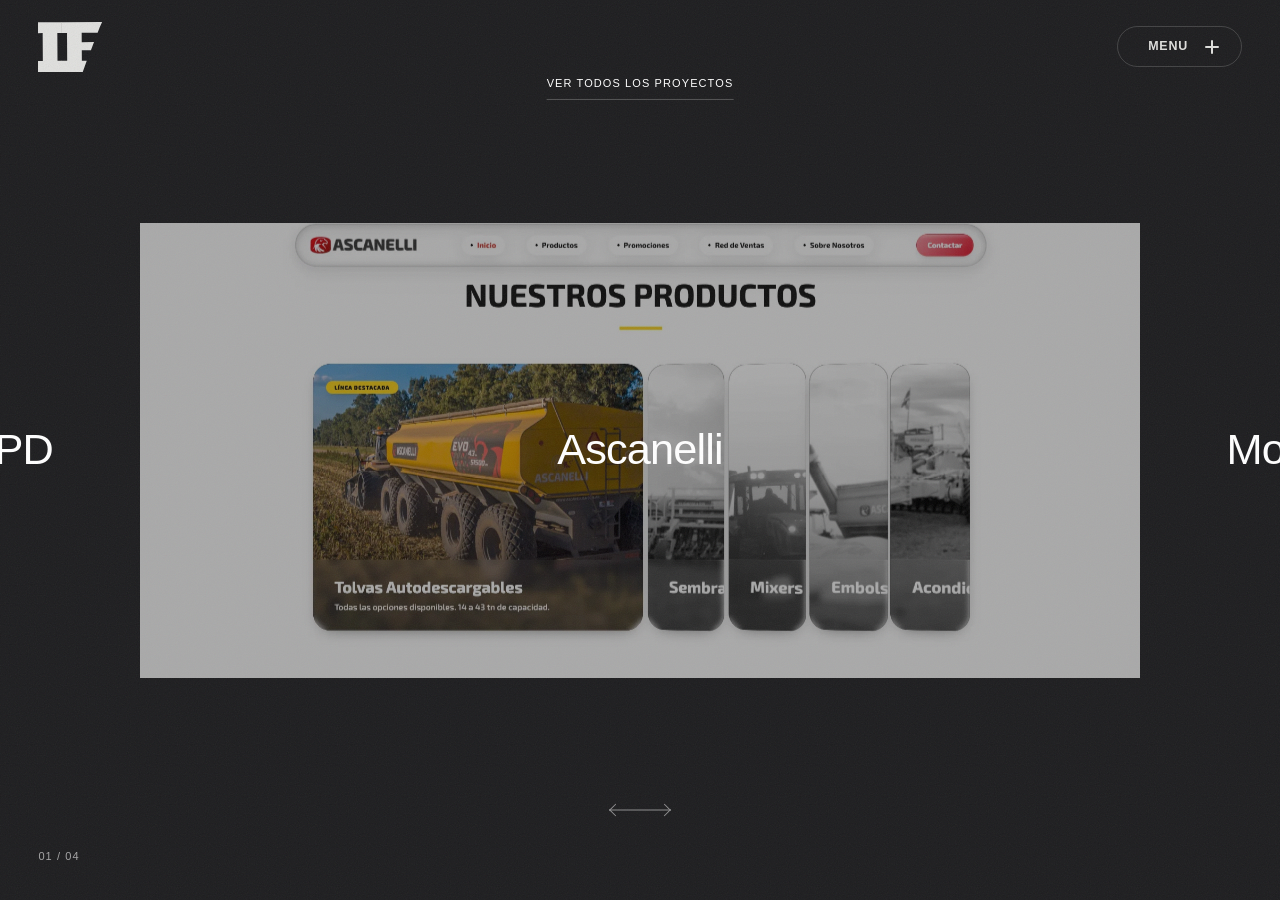
==== trabajo.html @ fc0af318 "Task-014: Add: nuevo preloader con logo y transición entre páginas" ====
<!DOCTYPE html>
<html lang="es">
<head>
    <meta charset="UTF-8">
    <meta name="viewport" content="width=device-width, initial-scale=1.0">
    <meta name="description" content="Trabajo seleccionado de Ivo Ferrer: sitios web a medida para marcas y empresas.">
    <title>Trabajo seleccionado · Ivo Ferrer</title>
    <link rel="icon" type="image/svg+xml" href="assets/logos/logoivo.svg">
    <link rel="preload" href="assets/fonts/WorkSans-VariableFont_wght.ttf" as="font" type="font/ttf" crossorigin>
    <link rel="stylesheet" href="components/staggeredmenu/staggered-menu.css">
    <link rel="stylesheet" href="components/work-carousel/work-carousel.css">
    <link rel="stylesheet" href="components/work-views/work-views.css">
    <link rel="stylesheet" href="trabajo.css">
    <link rel="stylesheet" href="components/page-transition/page-transition.css">
    <script>
        // Si se llega navegando entre secciones (clic en un enlace o botón atrás/adelante),
        // la página nace tapada y no corre el preloader completo (ver components/page-transition)
        try {
            var pt = sessionStorage.getItem("ivo:pt");
            var nav = performance.getEntriesByType("navigation")[0];
            if ((pt && Date.now() - Number(pt) < 10000) || (nav && nav.type === "back_forward")) {
                document.documentElement.classList.add("pt-arriving");
                // Red de seguridad: si PageTransition.js no carga, no se deja la página tapada
                setTimeout(function () { document.documentElement.classList.remove("pt-arriving"); }, 6000);
            }
        } catch (e) {}
    </script>
    <script src="https://cdnjs.cloudflare.com/ajax/libs/gsap/3.12.2/gsap.min.js" defer></script>
    <script src="components/staggeredmenu/StaggeredMenu.js" defer></script>
    <script src="components/work-carousel/WorkCarousel.js" defer></script>
    <script src="components/work-views/WorkViews.js" defer></script>
    <script src="data/proyectos.js" defer></script>
    <script src="components/page-transition/PageTransition.js" defer></script>
    <script src="trabajo.js" defer></script>
</head>
<body class="work-page">
    <div class="page-transition" aria-hidden="true">
        <img class="page-transition__logo" src="assets/logos/logoivo.svg" alt="" draggable="false">
    </div>
    <a class="skip-link" href="#trabajo">Saltar al carrusel de proyectos</a>

    <header class="site-header">
        <a href="index.html" class="sm-logo">
            <img src="assets/logos/logoivo.svg" alt="Ivo Ferrer, ir al inicio" class="sm-logo-img">
        </a>

        <a class="work-close" href="#/" hidden>Cerrar proyecto</a>

        <button class="sm-toggle" type="button" aria-expanded="false" aria-controls="main-menu">
            <span class="sm-toggle-textWrap" aria-hidden="true">
                <span class="sm-toggle-textInner">
                    <span class="sm-toggle-line">Menu</span>
                    <span class="sm-toggle-line">Cerrar</span>
                    <span class="sm-toggle-line">Menu</span>
                    <span class="sm-toggle-line">Cerrar</span>
                </span>
            </span>
            <span class="sm-icon" aria-hidden="true">
                <span class="sm-icon-line" id="sm-plus-h"></span>
                <span class="sm-icon-line" id="sm-plus-v"></span>
            </span>
            <span class="visually-hidden">Menú</span>
        </button>
    </header>

    <div class="staggered-menu-wrapper" id="main-menu" inert>
        <div class="sm-prelayers" aria-hidden="true">
            <div class="sm-prelayer" style="background: #2a2a2a;"></div>
            <div class="sm-prelayer" style="background: #7628b6;"></div>
        </div>

        <nav class="staggered-menu-panel" aria-label="Principal">
            <div class="sm-panel-inner">
                <ul class="sm-panel-list" data-numbering="true">
                    <li class="sm-panel-itemWrap"><a class="sm-panel-item" href="index.html#inicio"><span class="sm-panel-itemLabel">Inicio</span></a></li>
                    <li class="sm-panel-itemWrap"><a class="sm-panel-item" href="index.html#servicios"><span class="sm-panel-itemLabel">Servicios</span></a></li>
                    <li class="sm-panel-itemWrap"><a class="sm-panel-item" href="trabajo.html" aria-current="page"><span class="sm-panel-itemLabel">Trabajo</span></a></li>
                    <li class="sm-panel-itemWrap"><a class="sm-panel-item" href="index.html#sobre-mi"><span class="sm-panel-itemLabel">Sobre mí</span></a></li>
                    <li class="sm-panel-itemWrap"><a class="sm-panel-item" href="index.html#contacto"><span class="sm-panel-itemLabel">Contacto</span></a></li>
                </ul>

                <p class="sm-socials-title" id="sm-socials-title">Socials</p>
                <ul class="sm-socials-list" aria-labelledby="sm-socials-title">
                    <li><a href="#" class="sm-socials-link">Instagram</a></li>
                    <li><a href="#" class="sm-socials-link">LinkedIn</a></li>
                    <li><a href="#" class="sm-socials-link">Twitter</a></li>
                    <li><a href="#" class="sm-socials-link">WhatsApp</a></li>
                </ul>
            </div>
        </nav>
    </div>

    <main id="trabajo" tabindex="-1">
        <h1 class="visually-hidden">Trabajo seleccionado</h1>

        <p class="work-all"><a href="#/proyectos">Ver todos los proyectos</a></p>

        <!-- El carrusel lo construye components/work-carousel/WorkCarousel.js a partir de data/proyectos.js -->
        <section class="work-carousel" id="work-carousel" aria-roledescription="carrusel" aria-label="Proyectos destacados">
            <noscript>
                <ul class="work-fallback">
                    <li><a href="#/proyecto/ascanelli">Ascanelli</a></li>
                    <li><a href="#/proyecto/montecitos">Montecitos</a></li>
                    <li><a href="#/proyecto/enterlab">Enterlab</a></li>
                    <li><a href="#/proyecto/cpd">CPD</a></li>
                </ul>
            </noscript>
        </section>
    </main>
</body>
</html>
---- components/staggeredmenu/staggered-menu.css ----
/* --- HEADER SUPERIOR --- */
.site-header {
  display: flex !important;
  justify-content: space-between !important;
  pointer-events: none; /* Permite que el scroll pase a través del espacio vacío */
}

.site-header > * {
  pointer-events: auto; /* Reactiva el clic en el logo y el botón */
}

/* --- CONTENEDOR DEL MENÚ --- */
.staggered-menu-wrapper {
  position: fixed;
  top: 0; left: 0;
  width: 100vw; height: 100vh;
  z-index: 8000; /* Pasa por debajo del header para que el mix-blend-mode lo vuelva negro */
  pointer-events: none; /* Deja pasar los clics cuando está cerrado */
}

.sm-logo {
  display: inline-flex;
  align-items: center;
  justify-content: flex-start;
  text-decoration: none;
  user-select: none;
}

.sm-logo-img { display: block; height: 50px; width: auto; object-fit: contain; }

.sm-toggle {
  position: relative; display: inline-flex; align-items: center; gap: 0.5rem;
  background: transparent; cursor: none !important; color: var(--white);
  font-weight: 700; font-size: 0.78rem; letter-spacing: 0.06em; line-height: 1;
  overflow: visible; padding: 0.78rem 1.35rem; border-radius: 999px;
  border: 1px solid rgba(255,255,255,0.2);
}

.sm-toggle-textWrap { position: relative; display: inline-block; height: 1em; overflow: hidden; white-space: nowrap; }
.sm-toggle-textInner { display: flex; flex-direction: column; line-height: 1; }
.sm-toggle-line { display: block; height: 1em; line-height: 1; text-transform: uppercase; }

.sm-icon { position: relative; width: 14px; height: 14px; flex: 0 0 14px; display: inline-flex; align-items: center; justify-content: center; will-change: transform; }
.sm-icon-line { position: absolute; left: 50%; top: 50%; width: 100%; height: 2px; background: currentColor; border-radius: 2px; transform: translate(-50%, -50%); will-change: transform; }

/* Capas y Panel Lateral */
.sm-prelayers { position: absolute; top: 0; right: 0; bottom: 0; width: clamp(300px, 45vw, 550px); pointer-events: none; z-index: 5; opacity: 0; }
.sm-prelayer { position: absolute; top: 0; right: 0; height: 100%; width: 100%; }

.staggered-menu-panel {
  position: absolute; top: 0; right: 0;
  width: clamp(300px, 45vw, 550px); height: 100%;
  background: rgba(255, 255, 255, 0.95);
  backdrop-filter: blur(12px); -webkit-backdrop-filter: blur(12px);
  display: flex; flex-direction: column;
  padding: 8em 4vw 4vw 4vw; overflow-y: auto;
  z-index: 10; pointer-events: auto;
  /* Estado cerrado por defecto en CSS puro: evita el flash visible antes de que
     StaggeredMenu.js cargue y aplique gsap.set() en DOMContentLoaded. Usamos
     visibility (no transform) porque si CSS ya deja un translateX aplicado,
     GSAP lo absorbe como offset base al primer gsap.set/to y el xPercent de la
     animación se SUMA en vez de reemplazarlo, dejando el panel trabado a mitad
     de camino al abrir. */
  visibility: hidden;
}

.sm-panel-inner { flex: 1; display: flex; flex-direction: column; }
.sm-panel-list { list-style: none; margin: 0; padding: 0; display: flex; flex-direction: column; gap: 0.5rem; }
.sm-panel-itemWrap { position: relative; overflow: hidden; line-height: 1.1; padding: 5px 0; }

.sm-panel-item {
  position: relative; 
  color: var(--black); 
  font-family: 'Work Sans', sans-serif;
  font-weight: 700; 
  font-size: clamp(2.5rem, 5vw, 4.5rem); 
  cursor: none !important;
  line-height: 1; 
  letter-spacing: -0.04em; 
  text-transform: uppercase;
  transition: color 0.3s ease; 
  
  /* 1. Cambiamos de inline-block a flex para controlar el número */
  display: inline-flex; 
  align-items: flex-start; /* Alinea el número hacia arriba respecto al título */
  text-decoration: none; 
  padding-right: 0; /* 2. Quitamos el espacio derecho sobrante */
}

.sm-panel-itemLabel { 
  display: inline-block; 
  will-change: transform; 
  transform-origin: 50% 100%; 
}

.sm-panel-item:hover { 
  color: var(--cyan); 
}

.sm-panel-list[data-numbering] { 
  counter-reset: smItem; 
}

.sm-panel-list[data-numbering] .sm-panel-item::after {
  counter-increment: smItem; 
  content: "0" counter(smItem); 
  
  /* 3. Cambiamos a relative para que acompañe el flujo natural del texto */
  position: relative; 
  top: 5px; /* Puedes ajustar esto para subir o bajar el número milimétricamente */
  right: auto;
  margin-left: 12px; /* Esta es la separación exacta entre el título y el número */
  
  font-size: clamp(1rem, 1.5vw, 1.4rem); 
  font-weight: 500; 
  color: var(--cyan); 
  pointer-events: none; 
  opacity: var(--sm-num-opacity, 0);
}

.sm-socials-title { margin: auto 0 1rem; padding-top: 3rem; font-size: 0.8rem; font-weight: 700; text-transform: uppercase; letter-spacing: 0.12em; color: var(--muted); }
.sm-socials-list { list-style: none; margin: 0; padding: 0; display: flex; gap: 1.5rem; flex-wrap: wrap; }
.sm-socials-link { font-size: 1.1rem; font-weight: 500; color: var(--black); text-decoration: none; transition: opacity 0.3s ease, color 0.3s ease; cursor: none !important; }
.sm-socials-list:hover .sm-socials-link { opacity: 0.4; }
.sm-socials-list:hover .sm-socials-link:hover { opacity: 1; color: var(--cyan); }

@media (max-width: 768px) { .staggered-menu-panel, .sm-prelayers { width: 100%; } }
---- components/work-carousel/work-carousel.css ----
/* components/work-carousel/work-carousel.css
   Medidas tomadas de la vista /work de resn.co.nz sobre un lienzo de 1920×1080:
   póster 1500×680 centrado, títulos de 65px, etiquetas de 11–12px, flechas de 62px. */

.work-carousel {
    --z: 0px;
    --rx: 0deg;
    --ry: 0deg;
    position: fixed;
    inset: 0;
    z-index: 1;
    overflow: hidden;
    perspective: 500px;
    cursor: grab;
    user-select: none;
    -webkit-user-select: none;
    touch-action: pan-y pinch-zoom;
}

.work-carousel.is-dragging {
    cursor: grabbing;
}

/* ---------- Póster ---------- */

.work-poster {
    --scrim: 0.3;
    position: absolute;
    z-index: 1;
    top: 50%;
    left: 50%;
    width: min(78.125vw, 145vh);
    aspect-ratio: 2.2 / 1;
    margin: 0;
    background: #111;
    outline: 1px solid transparent;
    transform: translate(-50%, -50%) translateZ(var(--z)) rotateX(var(--rx)) rotateY(var(--ry));
    transform-style: preserve-3d;
    will-change: transform;
}

/* Al agarrar el carrusel el póster desaparece y reaparece al elegir un proyecto (clase is-away).
   La opacidad va en la imagen y el velo, no en el figure, que ya tiene la animación de entrada. */
.work-poster__img,
.work-poster::after {
    transition: opacity 0.7s 0.1s var(--ease, ease);
}

.work-poster {
    transition: background-color 0.7s 0.1s var(--ease, ease);
}

.work-carousel.is-away .work-poster {
    background-color: transparent;
    transition-duration: 0.35s;
    transition-delay: 0s;
}

.work-carousel.is-away .work-poster__img,
.work-carousel.is-away .work-poster::after {
    opacity: 0;
    transition-duration: 0.35s;
    transition-delay: 0s;
}

.work-poster__img {
    position: absolute;
    inset: 0;
    width: 100%;
    height: 100%;
    max-width: none;
    object-fit: cover;
    visibility: hidden;
    pointer-events: none;
    -webkit-user-drag: none;
}

.work-poster__img.is-active {
    visibility: visible;
}

/* Velo adaptativo (ver sampleScrim en el JS): más oscuro cuanto más clara es la captura,
   para que el título blanco y fino siempre se lea. */
.work-poster::after {
    content: "";
    position: absolute;
    inset: 0;
    background: rgb(0 0 0 / var(--scrim));
    pointer-events: none;
}

/* ---------- Tira de títulos ---------- */

.work-track {
    position: absolute;
    inset: 0;
    z-index: 2;
    list-style: none;
    pointer-events: none;
}

.work-carousel:not(.is-ready) .work-track {
    visibility: hidden;
}

.work-item {
    position: absolute;
    top: 50%;
    left: 50%;
    padding: 3.125rem;
    white-space: nowrap;
    text-align: center;
    cursor: pointer;
    pointer-events: auto;
    transform: translate3d(calc(-50% + var(--x, 0px)), -50%, 0);
    will-change: transform, opacity;
}

/* El título activo no captura el mouse: el click cae en el póster y abre el proyecto */
.work-item.is-active {
    pointer-events: none;
}

.work-title {
    padding: 0 0.1em;
    font-size: clamp(2.5rem, 3.385vw, 7.5rem);
    font-weight: 200;
    line-height: 1.415;
    letter-spacing: -0.02em;
    transition: opacity 0.4s var(--ease, ease);
}

.work-title a {
    color: #fff;
    text-decoration: none;
}

.work-client {
    position: absolute;
    right: 0;
    bottom: 1.5rem;
    left: 0;
    font-size: 0.75rem;
    font-weight: 500;
    line-height: 1.25;
    letter-spacing: 0.1em;
    text-transform: uppercase;
    opacity: 0;
    transition: opacity 0.4s var(--ease, ease);
    pointer-events: none;
}

/* Reposo: solo el título. Con el cursor encima (o el foco del teclado) aparece el cliente
   y los títulos vecinos se atenúan. Mientras se arrastra se ve el cliente de todos, en gris. */
@media (hover: hover) {
    .work-carousel:hover:not(.is-dragging) .work-item:not(.is-active) .work-title {
        opacity: 0.3;
    }

    .work-carousel:hover:not(.is-dragging) .work-item.is-active .work-client {
        opacity: 1;
    }
}

.work-carousel:focus-within:not(.is-dragging) .work-item.is-active .work-client {
    opacity: 1;
}

.work-carousel.is-dragging .work-client {
    opacity: 0.55;
}

/* En táctil no hay hover: el cliente del proyecto activo queda siempre visible */
@media (hover: none) {
    .work-item.is-active .work-client {
        opacity: 1;
    }
}

/* ---------- Flechas de arrastre (también son botones) ---------- */

.work-controls {
    position: absolute;
    z-index: 3;
    top: 90%;
    left: 50%;
    display: flex;
    transform: translate(-50%, -50%);
}

.work-arrow {
    position: relative;
    width: 3rem;
    height: 2.75rem;
    padding: 0;
    border: 0;
    background: none;
    color: #fff;
    /* La referencia las deja al 20%; se sube para cumplir el contraste mínimo de controles (WCAG 1.4.11) */
    opacity: 0.5;
    cursor: pointer;
    transition: opacity 0.4s var(--ease, ease);
}

.work-arrow::before,
.work-arrow::after {
    content: "";
    position: absolute;
    top: 50%;
}

/* línea de 1px (media flecha de 31px: juntas forman los 62px de la referencia) */
.work-arrow::before {
    width: 31px;
    height: 1px;
    background: currentColor;
    transform: translateY(-50%);
}

/* punta de flecha */
.work-arrow::after {
    width: 9px;
    height: 9px;
    border-top: 1px solid currentColor;
    border-left: 1px solid currentColor;
}

.work-arrow--prev::before {
    right: 0;
}

.work-arrow--prev::after {
    left: 18.9px;
    transform: translateY(-50%) rotate(-45deg);
}

.work-arrow--next::before {
    left: 0;
}

.work-arrow--next::after {
    left: 20.1px;
    transform: translateY(-50%) rotate(135deg);
}

.work-arrow:hover,
.work-arrow:focus-visible {
    opacity: 1;
}

/* Al arrastrar solo queda la flecha del sentido en que se arrastra */
.work-carousel.is-dragging .work-arrow {
    opacity: 0;
}

.work-carousel.is-dragging[data-dir="left"] .work-arrow--prev,
.work-carousel.is-dragging[data-dir="right"] .work-arrow--next {
    opacity: 1;
}

/* ---------- Contador ---------- */

.work-count {
    position: absolute;
    z-index: 3;
    bottom: 2.2rem;
    left: 3vw;
    font-size: 0.6875rem;
    font-weight: 500;
    letter-spacing: 0.1em;
    text-transform: uppercase;
    font-variant-numeric: tabular-nums;
    opacity: 0.6;
    pointer-events: none;
}

@media (prefers-reduced-motion: reduce) {
    .work-title,
    .work-client,
    .work-arrow {
        transition: none;
    }
}

/* ---------- Efecto de texto (canvas) ---------- */

.work-title {
    position: relative;
}

.work-fx {
    position: absolute;
    inset: 0;
    width: 100%;
    height: 100%;
    pointer-events: none;
}

.work-title.has-fx a {
    color: transparent;
}

/* ---------- Entrada ---------- */

@keyframes work-poster-in {
    from { clip-path: inset(0 0 100% 0); opacity: 0; }
    to   { clip-path: inset(0 0 0 0); opacity: 1; }
}

@keyframes work-rise-in {
    from { opacity: 0; transform: translateY(1.5rem); }
    to   { opacity: 1; transform: none; }
}

@keyframes work-fade-in {
    from { opacity: 0; }
}

.work-carousel.is-ready .work-poster {
    animation: work-poster-in 1.1s var(--ease, ease) both;
}

.work-carousel.is-ready .work-title {
    animation: work-rise-in 1s 0.35s var(--ease, ease) both;
}

.work-carousel.is-ready .work-controls,
.work-carousel.is-ready .work-count {
    animation: work-fade-in 1s 0.8s ease both;
}

@media (prefers-reduced-motion: reduce) {
    .work-poster,
    .work-poster__img,
    .work-poster::after {
        transition: none;
    }

    .work-carousel.is-ready .work-poster,
    .work-carousel.is-ready .work-title,
    .work-carousel.is-ready .work-controls,
    .work-carousel.is-ready .work-count {
        animation: none;
    }
}

/* ---------- Responsive ---------- */

@media (max-width: 1200px) {
    .work-poster {
        width: min(84vw, 145vh);
    }
}

@media (max-width: 768px) {
    /* Con tan poco ancho el póster apaisado queda diminuto: se hace más alto y se recorta al centro */
    .work-poster {
        width: 92vw;
        aspect-ratio: 1.45 / 1;
    }

    .work-title {
        font-size: clamp(2.5rem, 11vw, 4rem);
    }

    .work-controls {
        top: 86%;
    }

    .work-count {
        bottom: 1.4rem;
        left: 5vw;
    }
}

/* Pantallas bajas (celular apaisado): se achica todo para que no se tape con los controles */
@media (max-height: 520px) {
    .work-poster {
        width: min(70vw, 120vh);
    }

    .work-title {
        font-size: clamp(1.75rem, 6vh, 3rem);
    }

    .work-controls {
        top: 88%;
    }
}
---- components/work-views/work-views.css ----
/* components/work-views/work-views.css
   Listado y ficha de proyecto. Medidas de la vista /work de resn.co.nz sobre 1920×1080:
   columna de contenido de 1024px, título de 64px, texto de 36px, tarjetas de 548×306. */

.work-view {
    position: fixed;
    inset: 0;
    z-index: 4;
    overflow-y: auto;
    overscroll-behavior: contain;
    background-color: var(--bg);
    /* Sin fill-mode: si la animación queda "aplicada", el transform hace que las letras
       fijas del fondo se muevan con el scroll */
    animation: work-view-in 0.6s var(--ease, ease);
}

.work-view[hidden] {
    display: none;
}

/* Fondo "IF": dos letras dibujadas con clip-path, del alto de la pantalla y fijas mientras
   el contenido se desplaza. aspect-ratio mantiene la proporción, así no se deforman. */
.work-view::before,
.work-view::after {
    content: "";
    position: fixed;
    top: 50%;
    z-index: -1;
    /* Todo el alto; en pantallas angostas (verticales) se achica para que las dos entren a lo ancho */
    height: min(100vh, 74vw);
    height: min(100dvh, 74vw);
    aspect-ratio: 0.62;
    transform: translateY(-50%);
    background-color: rgb(0 0 0 / 0.22);
    pointer-events: none;
}

/* I: palito de arriba, palito de abajo y el del medio */
.work-view::before {
    right: calc(50% + 1.5vh);
    clip-path: polygon(0 0, 100% 0, 100% 16%, 68% 16%, 68% 84%, 100% 84%, 100% 100%, 0 100%, 0 84%, 32% 84%, 32% 16%, 0 16%);
}

/* F */
.work-view::after {
    left: calc(50% + 1.5vh);
    clip-path: polygon(0 0, 100% 0, 100% 16%, 36% 16%, 36% 42%, 82% 42%, 82% 58%, 36% 58%, 36% 100%, 0 100%);
}

@keyframes work-view-in {
    from { opacity: 0; transform: translateY(1.5rem); }
    to   { opacity: 1; transform: none; }
}

/* El carrusel queda debajo mientras hay una vista abierta */
.work-carousel[inert],
.work-all[inert] {
    visibility: hidden;
    opacity: 0;
    transition: opacity 0.4s ease, visibility 0s linear 0.4s;
}

/* ---------- Botón "Cerrar" del header ---------- */

.work-close {
    margin-left: auto;
    margin-right: 1.5rem;
    padding: 0.35rem 1.5rem 0.35rem 0;
    border-right: 1px solid rgb(255 255 255 / 0.3);
    font-size: 0.9375rem;
    font-weight: 500;
    text-decoration: none;
    color: #fff;
}

.work-close[hidden] {
    display: none;
}

/* ---------- Pieza común ---------- */

.work-eyebrow {
    margin-bottom: 0.4rem;
    font-size: 0.6875rem;
    font-weight: 500;
    letter-spacing: 0.1em;
    text-transform: uppercase;
    color: rgb(255 255 255 / 0.55);
}

/* ---------- Listado ---------- */

.work-overview {
    padding: 18.5vh 0 14vh;
}

.work-overview__head,
.work-overview__list {
    width: min(70.5vw, 1354px);
    margin-inline: auto;
}

.work-overview__head {
    padding-left: 4.5%;
    margin-bottom: 6.5vh;
}

.work-overview__title {
    font-size: clamp(2.5rem, 3.33vw, 5rem);
    font-weight: 200;
    line-height: 1.1;
    letter-spacing: -0.02em;
}

.work-overview__list {
    display: grid;
    grid-template-columns: repeat(2, 1fr);
    column-gap: 6.67vw;
    row-gap: 12vh;
    padding-inline: 4.5%;
}

.work-card {
    display: block;
    text-align: center;
    text-decoration: none;
    color: #fff;
    transition: opacity 0.4s var(--ease, ease);
}

.work-card__img {
    width: 100%;
    aspect-ratio: 548 / 306;
    object-fit: cover;
    object-position: top;
    background: #111;
}

.work-card__title {
    margin-top: 2.2rem;
    font-size: 0.75rem;
    font-weight: 700;
    letter-spacing: 0.05em;
    text-transform: uppercase;
}

.work-card__client {
    margin-top: 0.7rem;
    font-size: 0.8125rem;
    color: rgb(255 255 255 / 0.5);
}

@media (hover: hover) {
    .work-overview__list:hover .work-card:not(:hover) {
        opacity: 0.35;
    }
}

/* ---------- Ficha ---------- */

.work-detail {
    display: grid;
    grid-template-columns: 1fr min(53.33vw, 1024px) 1fr;
    grid-auto-rows: min-content;
    padding: 18.5vh 0 16vh;
}

.work-detail > :not(.work-pn) {
    grid-column: 2;
}

.work-detail__title {
    font-size: clamp(2.5rem, 3.33vw, 5rem);
    font-weight: 200;
    line-height: 1.1;
    letter-spacing: -0.02em;
}

.work-detail__lead {
    margin-top: 7.5vh;
    font-size: clamp(1.4rem, 1.875vw, 3rem);
    font-weight: 300;
    line-height: 1.3;
}

.work-detail__meta {
    grid-row: 3;
    display: grid;
    grid-template-columns: repeat(4, 1fr);
    gap: 1.5rem;
    margin-top: 9vh;
}

.work-detail__meta dt {
    margin-bottom: 0.9rem;
    font-size: 0.6875rem;
    font-weight: 700;
    letter-spacing: 0.05em;
    text-transform: uppercase;
}

.work-detail__meta dd {
    font-size: 0.8125rem;
    line-height: 1.55;
    color: rgb(255 255 255 / 0.55);
}

/* El botón comparte fila con los metadatos y ocupa la cuarta columna */
.work-detail__cta {
    grid-row: 3;
    justify-self: end;
    align-self: start;
    width: calc(25% - 1.125rem);
    margin-top: 9vh;
}

.work-btn {
    display: flex;
    align-items: center;
    justify-content: space-between;
    min-height: 3.125rem;
    padding: 0 1rem;
    border: 1px solid rgb(255 255 255 / 0.4);
    font-size: 0.6875rem;
    font-weight: 700;
    letter-spacing: 0.05em;
    text-transform: uppercase;
    text-decoration: none;
    color: #fff;
    transition: background-color 0.4s var(--ease, ease), color 0.4s var(--ease, ease);
}

.work-btn::after {
    content: "→";
    font-size: 1.1rem;
    font-weight: 400;
}

.work-btn:hover,
.work-btn:focus-visible {
    background-color: #fff;
    color: var(--bg);
}

.work-detail__media {
    grid-row: 4;
    margin-top: 14vh;
}

.work-detail__media img {
    width: 100%;
    height: auto;
}

/* Anterior / siguiente: flechas verticales de 1px a los costados */
.work-pn {
    position: fixed;
    top: 50%;
    z-index: 5;
    width: 2.75rem;
    height: 5rem;
    color: #fff;
    opacity: 0.6;
    transition: opacity 0.4s var(--ease, ease);
}

.work-pn:hover,
.work-pn:focus-visible {
    opacity: 1;
}

.work-pn--prev { left: 11.1vw; }
.work-pn--next { right: 11.1vw; }

.work-pn::before,
.work-pn::after {
    content: "";
    position: absolute;
    left: 50%;
}

.work-pn::before {
    top: 0.5rem;
    bottom: 0.5rem;
    width: 1px;
    background: currentColor;
    transform: translateX(-50%);
}

.work-pn::after {
    width: 12px;
    height: 12px;
    border-top: 1px solid currentColor;
    border-left: 1px solid currentColor;
}

.work-pn--prev::after { top: 0.5rem; transform: translateX(-50%) translateY(2px) rotate(45deg); }
.work-pn--next::after { bottom: 0.5rem; transform: translateX(-50%) translateY(-2px) rotate(225deg); }

@media (prefers-reduced-motion: reduce) {
    .work-view {
        animation: none;
    }

    .work-carousel[inert],
    .work-all[inert],
    .work-card,
    .work-btn,
    .work-pn {
        transition: none;
    }
}

/* ---------- Responsive ---------- */

@media (max-width: 1200px) {
    .work-detail {
        grid-template-columns: 1fr min(76vw, 1024px) 1fr;
    }

    .work-detail__meta {
        grid-template-columns: repeat(2, 1fr);
    }

    /* Los costados ya no alcanzan: las flechas anterior/siguiente pasan abajo */
    .work-pn {
        top: auto;
        bottom: 1.2rem;
        width: 3rem;
        height: 3rem;
        border-radius: 50%;
        background: rgb(29 29 31 / 0.85);
        transform: rotate(-90deg);
    }

    .work-pn--prev { left: 5vw; }
    .work-pn--next { right: 5vw; }

    .work-overview__head,
    .work-overview__list {
        width: min(84vw, 1354px);
    }
}

@media (max-width: 768px) {
    .work-overview {
        padding-top: 16vh;
    }

    .work-detail {
        grid-template-columns: 1fr 88vw 1fr;
        padding-top: 16vh;
    }

    .work-detail__lead {
        margin-top: 4vh;
    }

    .work-detail__meta {
        margin-top: 5vh;
    }

    .work-detail__cta {
        grid-row: 4;
        justify-self: stretch;
        width: auto;
        margin-top: 3vh;
    }

    .work-detail__media {
        grid-row: 5;
        margin-top: 8vh;
    }

    .work-overview__head,
    .work-overview__list {
        width: 88vw;
        padding-inline: 0;
    }

    .work-overview__list {
        grid-template-columns: 1fr;
        row-gap: 7vh;
    }

    .work-close {
        margin-right: 0.8rem;
        padding-right: 0.8rem;
        font-size: 0.8125rem;
    }
}
---- trabajo.css ----
/* trabajo.css — base de la vista /trabajo (carrusel horizontal, sin scroll de página).
   Es independiente de style.css: esta página no usa el scroll virtual ni el cursor custom del inicio. */

/* --- FUENTE LOCAL (.ttf en assets/fonts) --- */
@font-face {
    font-family: 'Work Sans';
    src: url('assets/fonts/WorkSans-VariableFont_wght.ttf') format('truetype');
    font-weight: 100 900;
    font-style: normal;
    font-display: swap;
}

:root {
    /* Fondo de la referencia (rgb 29,29,31) */
    --bg: #1d1d1f;
    --ease: cubic-bezier(0.16, 1, 0.3, 1);

    /* Variables que consume components/staggeredmenu/staggered-menu.css */
    --white: #ffffff;
    --black: #000000;
    --cyan: #47d2f5;
    --muted: #6b6b6b;
}

*,
*::before,
*::after {
    margin: 0;
    padding: 0;
    box-sizing: border-box;
}

html,
body {
    height: 100%;
    overflow: hidden;
}

body {
    background: var(--bg);
    color: #fff;
    font: 400 1rem/1.5 'Work Sans', sans-serif;
    -webkit-font-smoothing: antialiased;
    -moz-osx-font-smoothing: grayscale;
}

img {
    display: block;
    max-width: 100%;
}

ul {
    list-style: none;
}

a {
    color: inherit;
}

button {
    font: inherit;
    color: inherit;
}

main {
    position: relative;
    height: 100%;
}

/* Grano de película por encima de todo (menos el header y el menú) */
@keyframes grain {
    0%   { transform: translate(0, 0); }
    20%  { transform: translate(-3%, 2%); }
    40%  { transform: translate(2%, -3%); }
    60%  { transform: translate(-2%, -1%); }
    80%  { transform: translate(3%, 3%); }
    100% { transform: translate(0, 0); }
}

body::after {
    content: "";
    position: fixed;
    inset: -10%;
    animation: grain 0.9s steps(1) infinite;
    z-index: 6;
    opacity: 0.07;
    pointer-events: none;
    background-image: url("data:image/svg+xml,%3Csvg xmlns='http://www.w3.org/2000/svg' width='160' height='160'%3E%3Cfilter id='n'%3E%3CfeTurbulence type='fractalNoise' baseFrequency='.9' numOctaves='2' stitchTiles='stitch'/%3E%3C/filter%3E%3Crect width='100%25' height='100%25' filter='url(%23n)'/%3E%3C/svg%3E");
}

/* --- ACCESIBILIDAD --- */
.visually-hidden {
    position: absolute !important;
    width: 1px;
    height: 1px;
    padding: 0;
    margin: -1px;
    overflow: hidden;
    clip: rect(0, 0, 0, 0);
    white-space: nowrap;
    border: 0;
}

.skip-link {
    position: fixed;
    top: 1rem;
    left: 1rem;
    z-index: 100000;
    padding: 0.8rem 1.4rem;
    border-radius: 999px;
    background: #fff;
    color: #000;
    font-weight: 600;
    text-decoration: none;
    transform: translateY(-200%);
    transition: transform 0.33s var(--ease);
}

.skip-link:focus {
    transform: translateY(0);
}

:focus-visible {
    outline: 2px solid var(--cyan);
    outline-offset: 4px;
}

[tabindex="-1"]:focus {
    outline: none;
}

/* --- HEADER (mismo del inicio) --- */
.site-header {
    position: fixed;
    top: 0;
    right: 0;
    left: 0;
    z-index: 9000;
    align-items: center;
    padding: 1.35rem 3vw;
    color: #fff;
    mix-blend-mode: difference;
}

/* Esta página usa el cursor nativo (grab/grabbing, como la referencia): se anula el `cursor: none`
   que el componente del menú trae para el cursor custom del inicio. */
.sm-toggle,
.sm-panel-item,
.sm-socials-link {
    cursor: pointer !important;
}

/* --- "VER TODOS LOS PROYECTOS" (arriba al centro, 11px, subrayado de 1px) --- */
.work-all {
    position: fixed;
    top: 9.25vh;
    left: 50%;
    z-index: 5;
    transform: translate(-50%, -50%);
}

.work-all a {
    display: inline-block;
    padding: 0.55rem 0;
    font-size: 0.6875rem;
    font-weight: 500;
    letter-spacing: 0.1em;
    text-transform: uppercase;
    text-decoration: none;
    /* capa 1: subrayado que se dibuja en hover; capa 2: subrayado base al 24% */
    background:
        linear-gradient(#fff, #fff) 0 100% / 0 1px no-repeat,
        linear-gradient(rgb(255 255 255 / 0.24), rgb(255 255 255 / 0.24)) 0 100% / 100% 1px no-repeat;
    transition: background-size 0.5s var(--ease);
}

.work-all a:hover,
.work-all a:focus-visible {
    background-size: 100% 1px, 100% 1px;
}

/* Sin JS: lista simple de proyectos */
.work-fallback {
    position: relative;
    z-index: 5;
    padding: 14rem 3vw 3rem;
    font-size: 2rem;
    font-weight: 200;
}

.work-fallback a {
    text-decoration: none;
}

@media (prefers-reduced-motion: reduce) {
    body::after {
        animation: none;
    }

    .skip-link,
    .work-all a {
        transition: none;
    }
}
---- components/page-transition/page-transition.css ----
/* components/page-transition/page-transition.css */

/* Mismo gris que la cortina del preloader. Por encima de todo, incluido el menú. */
.page-transition {
    position: fixed;
    inset: 0;
    z-index: 100000;
    display: flex;
    align-items: center;
    justify-content: center;
    background: rgb(35, 35, 35);
    pointer-events: none;
    visibility: hidden;
    clip-path: inset(0% 50% 0% 50%);
}

.page-transition__logo {
    display: block;
    height: 40px;
    width: auto;
    aspect-ratio: 1202 / 938;
    user-select: none;
}

/* La página nace tapada (clase puesta por un script inline en <head>,
   antes del primer pintado) y PageTransition.js la abre al terminar de cargar. */
html.pt-arriving .page-transition {
    visibility: visible;
    clip-path: inset(0% 0% 0% 0%);
}

html.pt-arriving .page-transition__logo {
    opacity: 1;
}

@media (max-width: 767px) {
    .page-transition__logo {
        height: 30px;
    }
}
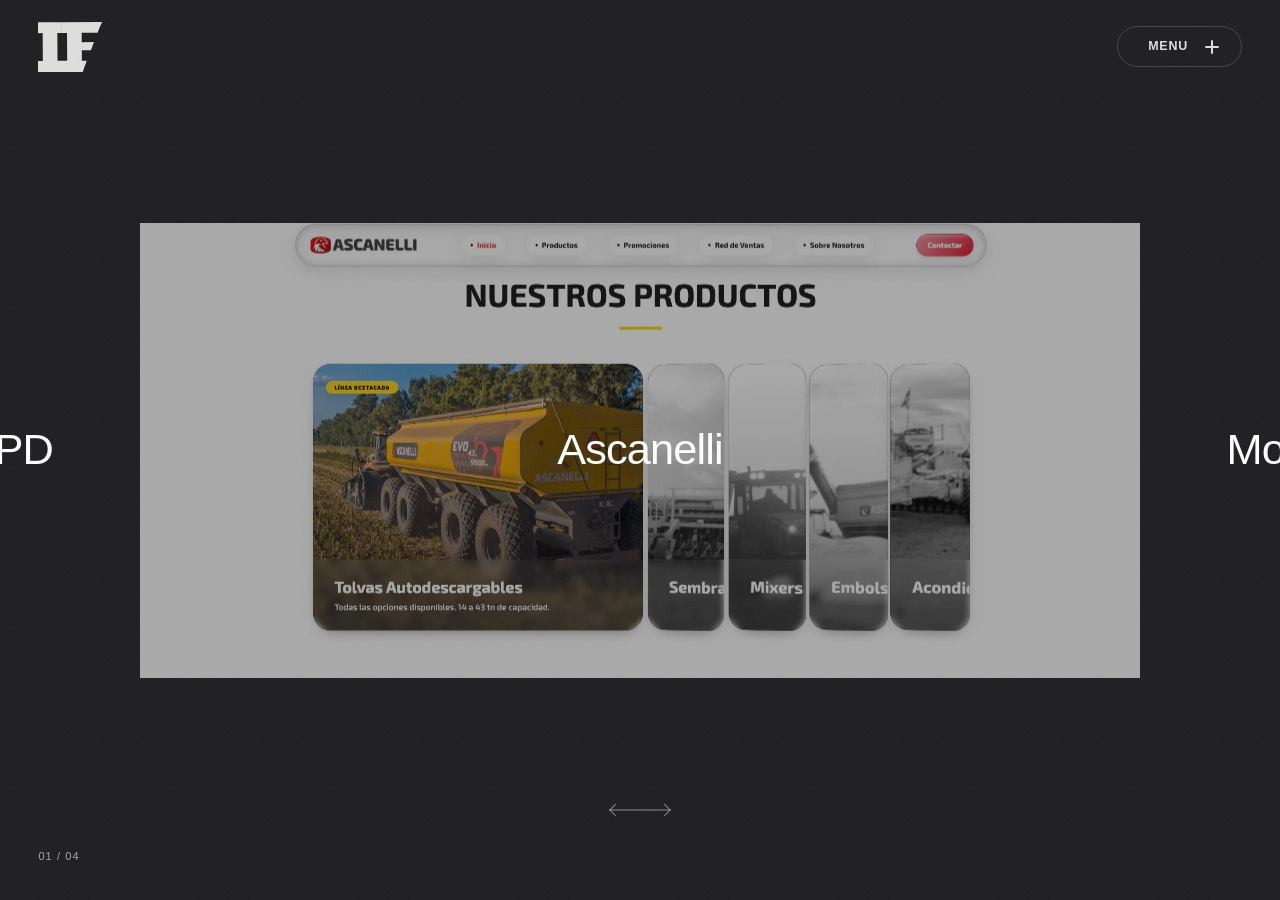
==== commit c42da264: "Task-015: Refactor: simplificar todo el código del sitio para que sea más fácil de leer Refactor com" ====
--- a/trabajo.html
+++ b/trabajo.html
@@ -7,30 +7,19 @@
     <title>Trabajo seleccionado · Ivo Ferrer</title>
     <link rel="icon" type="image/svg+xml" href="assets/logos/logoivo.svg">
     <link rel="preload" href="assets/fonts/WorkSans-VariableFont_wght.ttf" as="font" type="font/ttf" crossorigin>
+    <link rel="stylesheet" href="base.css">
     <link rel="stylesheet" href="components/staggeredmenu/staggered-menu.css">
     <link rel="stylesheet" href="components/work-carousel/work-carousel.css">
     <link rel="stylesheet" href="components/work-views/work-views.css">
     <link rel="stylesheet" href="trabajo.css">
     <link rel="stylesheet" href="components/page-transition/page-transition.css">
-    <script>
-        // Si se llega navegando entre secciones (clic en un enlace o botón atrás/adelante),
-        // la página nace tapada y no corre el preloader completo (ver components/page-transition)
-        try {
-            var pt = sessionStorage.getItem("ivo:pt");
-            var nav = performance.getEntriesByType("navigation")[0];
-            if ((pt && Date.now() - Number(pt) < 10000) || (nav && nav.type === "back_forward")) {
-                document.documentElement.classList.add("pt-arriving");
-                // Red de seguridad: si PageTransition.js no carga, no se deja la página tapada
-                setTimeout(function () { document.documentElement.classList.remove("pt-arriving"); }, 6000);
-            }
-        } catch (e) {}
-    </script>
+    <!-- Sin defer: tiene que correr antes de que se pinte la página (ver el archivo) -->
+    <script src="components/page-transition/PageTransition.js"></script>
     <script src="https://cdnjs.cloudflare.com/ajax/libs/gsap/3.12.2/gsap.min.js" defer></script>
     <script src="components/staggeredmenu/StaggeredMenu.js" defer></script>
     <script src="components/work-carousel/WorkCarousel.js" defer></script>
     <script src="components/work-views/WorkViews.js" defer></script>
     <script src="data/proyectos.js" defer></script>
-    <script src="components/page-transition/PageTransition.js" defer></script>
     <script src="trabajo.js" defer></script>
 </head>
 <body class="work-page">
@@ -71,7 +60,7 @@
 
         <nav class="staggered-menu-panel" aria-label="Principal">
             <div class="sm-panel-inner">
-                <ul class="sm-panel-list" data-numbering="true">
+                <ul class="sm-panel-list">
                     <li class="sm-panel-itemWrap"><a class="sm-panel-item" href="index.html#inicio"><span class="sm-panel-itemLabel">Inicio</span></a></li>
                     <li class="sm-panel-itemWrap"><a class="sm-panel-item" href="index.html#servicios"><span class="sm-panel-itemLabel">Servicios</span></a></li>
                     <li class="sm-panel-itemWrap"><a class="sm-panel-item" href="trabajo.html" aria-current="page"><span class="sm-panel-itemLabel">Trabajo</span></a></li>
@@ -81,9 +70,7 @@
 
                 <p class="sm-socials-title" id="sm-socials-title">Socials</p>
                 <ul class="sm-socials-list" aria-labelledby="sm-socials-title">
-                    <li><a href="#" class="sm-socials-link">Instagram</a></li>
                     <li><a href="#" class="sm-socials-link">LinkedIn</a></li>
-                    <li><a href="#" class="sm-socials-link">Twitter</a></li>
                     <li><a href="#" class="sm-socials-link">WhatsApp</a></li>
                 </ul>
             </div>
@@ -93,9 +80,7 @@
     <main id="trabajo" tabindex="-1">
         <h1 class="visually-hidden">Trabajo seleccionado</h1>
 
-        <p class="work-all"><a href="#/proyectos">Ver todos los proyectos</a></p>
-
-        <!-- El carrusel lo construye components/work-carousel/WorkCarousel.js a partir de data/proyectos.js -->
+        <!-- El póster y los títulos los agrega components/work-carousel/WorkCarousel.js a partir de data/proyectos.js -->
         <section class="work-carousel" id="work-carousel" aria-roledescription="carrusel" aria-label="Proyectos destacados">
             <noscript>
                 <ul class="work-fallback">
@@ -105,7 +90,27 @@
                     <li><a href="#/proyecto/cpd">CPD</a></li>
                 </ul>
             </noscript>
+
+            <div class="work-controls" role="group" aria-label="Navegación del carrusel">
+                <button class="work-arrow work-arrow--prev" type="button" aria-label="Proyecto anterior"></button>
+                <button class="work-arrow work-arrow--next" type="button" aria-label="Proyecto siguiente"></button>
+            </div>
+            <p class="work-count" aria-hidden="true"></p>
+            <!-- Anuncia el proyecto actual a los lectores de pantalla -->
+            <p class="work-status visually-hidden" role="status"></p>
         </section>
+
+        <!-- Ficha: se abre encima del carrusel con #/proyecto/<slug>.
+             La completa components/work-views/WorkViews.js con el proyecto elegido. -->
+        <article class="work-detail" id="work-detail" tabindex="-1" aria-labelledby="work-detail-title" hidden>
+            <h2 class="work-detail__title" id="work-detail-title"></h2>
+            <p class="work-detail__lead"></p>
+            <dl class="work-detail__meta"></dl>
+            <p class="work-detail__cta"></p>
+            <figure class="work-detail__media"><img alt=""></figure>
+            <a class="work-pn work-pn--prev" rel="prev"><span class="visually-hidden"></span></a>
+            <a class="work-pn work-pn--next" rel="next"><span class="visually-hidden"></span></a>
+        </article>
     </main>
 </body>
 </html>
--- a/base.css
+++ b/base.css
@@ -0,0 +1,100 @@
+/* base.css — estilos comunes a todas las páginas (inicio y trabajo).
+   Se carga antes que las demás hojas de estilo: cada página pisa lo que necesite. */
+
+/* --- FUENTE LOCAL (.ttf en assets/fonts) --- */
+@font-face {
+    font-family: 'Work Sans';
+    src: url('assets/fonts/WorkSans-VariableFont_wght.ttf') format('truetype');
+    font-weight: 100 900;
+    font-style: normal;
+    font-display: swap;
+}
+
+/* --- VARIABLES COMUNES (las usa también components/staggeredmenu) --- */
+:root {
+    --white: #ffffff;
+    --black: #000000;
+    --cyan: #47D2F5;
+    --muted: #6b6b6b;
+    --ease: cubic-bezier(0.16, 1, 0.3, 1);
+}
+
+/* --- RESET --- */
+*,
+*::before,
+*::after {
+    margin: 0;
+    padding: 0;
+    box-sizing: border-box;
+}
+
+body {
+    font: 400 1rem/1.5 'Work Sans', sans-serif;
+}
+
+img,
+video {
+    display: block;
+    max-width: 100%;
+}
+
+ul,
+ol {
+    list-style: none;
+}
+
+a {
+    color: inherit;
+    text-decoration: none;
+}
+
+button {
+    font: inherit;
+    color: inherit;
+}
+
+/* --- ACCESIBILIDAD --- */
+.visually-hidden {
+    position: absolute !important;
+    width: 1px;
+    height: 1px;
+    padding: 0;
+    margin: -1px;
+    overflow: hidden;
+    clip: rect(0, 0, 0, 0);
+    white-space: nowrap;
+    border: 0;
+}
+
+/* "Saltar al contenido": escondido arriba hasta que recibe el foco con Tab (los colores van en cada página) */
+.skip-link {
+    position: fixed;
+    top: 1rem;
+    left: 1rem;
+    z-index: 100000;
+    padding: 0.8rem 1.4rem;
+    border-radius: 999px;
+    font-weight: 600;
+    transform: translateY(-200%);
+    transition: transform 0.33s var(--ease);
+}
+
+.skip-link:focus {
+    transform: translateY(0);
+}
+
+/* Destinos de enlaces internos: reciben foco por JS pero no muestran anillo */
+[tabindex="-1"]:focus {
+    outline: none;
+}
+
+/* --- HEADER (el resto está en components/staggeredmenu/staggered-menu.css) --- */
+.site-header {
+    padding: 1.35rem 3vw;
+}
+
+@media (prefers-reduced-motion: reduce) {
+    .skip-link {
+        transition: none;
+    }
+}
--- a/components/staggeredmenu/staggered-menu.css
+++ b/components/staggeredmenu/staggered-menu.css
@@ -1,52 +1,66 @@
+/* components/staggeredmenu/staggered-menu.css
+   Header fijo (logo + botón Menu) y panel lateral que entra en capas escalonadas.
+   El padding del header lo define cada página (style.css / trabajo.css). */
+
 /* --- HEADER SUPERIOR --- */
 .site-header {
-  display: flex !important;
-  justify-content: space-between !important;
-  pointer-events: none; /* Permite que el scroll pase a través del espacio vacío */
+  position: fixed;
+  top: 0;
+  right: 0;
+  left: 0;
+  z-index: 9000;
+  display: flex;
+  justify-content: space-between;
+  align-items: center;
+  color: var(--white);
+  mix-blend-mode: difference; /* se ve blanco sobre fondos oscuros y negro sobre claros */
+  pointer-events: none; /* el espacio vacío del header deja pasar el scroll y los clics */
 }
 
 .site-header > * {
-  pointer-events: auto; /* Reactiva el clic en el logo y el botón */
+  pointer-events: auto; /* el logo y el botón sí reciben clics */
 }
+
+.sm-logo {
+  display: inline-flex;
+  align-items: center;
+  text-decoration: none;
+  user-select: none;
+}
+
+.sm-logo-img { display: block; height: 50px; width: auto; object-fit: contain; }
+
+/* --- BOTÓN MENU / CERRAR --- */
+.sm-toggle {
+  position: relative; display: inline-flex; align-items: center; gap: 0.5rem;
+  padding: 0.78rem 1.35rem; border: 1px solid rgba(255,255,255,0.2); border-radius: 999px;
+  background: transparent; color: var(--white); cursor: pointer;
+  font-weight: 700; font-size: 0.78rem; letter-spacing: 0.06em; line-height: 1;
+}
+
+/* Las 4 líneas de texto (Menu / Cerrar / Menu / Cerrar) se desplazan hacia arriba dentro de una ventana de 1 línea */
+.sm-toggle-textWrap { position: relative; display: inline-block; height: 1em; overflow: hidden; white-space: nowrap; }
+.sm-toggle-textInner { display: flex; flex-direction: column; line-height: 1; }
+.sm-toggle-line { display: block; height: 1em; line-height: 1; text-transform: uppercase; }
+
+/* Ícono "+" que gira y se convierte en "×" */
+.sm-icon { position: relative; width: 14px; height: 14px; flex: 0 0 14px; display: inline-flex; align-items: center; justify-content: center; will-change: transform; }
+.sm-icon-line { position: absolute; left: 50%; top: 50%; width: 100%; height: 2px; background: currentColor; border-radius: 2px; transform: translate(-50%, -50%); will-change: transform; }
 
 /* --- CONTENEDOR DEL MENÚ --- */
 .staggered-menu-wrapper {
   position: fixed;
   top: 0; left: 0;
   width: 100vw; height: 100vh;
-  z-index: 8000; /* Pasa por debajo del header para que el mix-blend-mode lo vuelva negro */
-  pointer-events: none; /* Deja pasar los clics cuando está cerrado */
+  z-index: 8000; /* debajo del header, para que el mix-blend-mode lo vuelva negro */
+  pointer-events: none; /* cerrado deja pasar los clics (el JS lo cambia al abrir) */
 }
 
-.sm-logo {
-  display: inline-flex;
-  align-items: center;
-  justify-content: flex-start;
-  text-decoration: none;
-  user-select: none;
-}
-
-.sm-logo-img { display: block; height: 50px; width: auto; object-fit: contain; }
-
-.sm-toggle {
-  position: relative; display: inline-flex; align-items: center; gap: 0.5rem;
-  background: transparent; cursor: none !important; color: var(--white);
-  font-weight: 700; font-size: 0.78rem; letter-spacing: 0.06em; line-height: 1;
-  overflow: visible; padding: 0.78rem 1.35rem; border-radius: 999px;
-  border: 1px solid rgba(255,255,255,0.2);
-}
-
-.sm-toggle-textWrap { position: relative; display: inline-block; height: 1em; overflow: hidden; white-space: nowrap; }
-.sm-toggle-textInner { display: flex; flex-direction: column; line-height: 1; }
-.sm-toggle-line { display: block; height: 1em; line-height: 1; text-transform: uppercase; }
-
-.sm-icon { position: relative; width: 14px; height: 14px; flex: 0 0 14px; display: inline-flex; align-items: center; justify-content: center; will-change: transform; }
-.sm-icon-line { position: absolute; left: 50%; top: 50%; width: 100%; height: 2px; background: currentColor; border-radius: 2px; transform: translate(-50%, -50%); will-change: transform; }
-
-/* Capas y Panel Lateral */
+/* Capas de color que entran antes que el panel */
 .sm-prelayers { position: absolute; top: 0; right: 0; bottom: 0; width: clamp(300px, 45vw, 550px); pointer-events: none; z-index: 5; opacity: 0; }
 .sm-prelayer { position: absolute; top: 0; right: 0; height: 100%; width: 100%; }
 
+/* --- PANEL --- */
 .staggered-menu-panel {
   position: absolute; top: 0; right: 0;
   width: clamp(300px, 45vw, 550px); height: 100%;
@@ -55,73 +69,60 @@
   display: flex; flex-direction: column;
   padding: 8em 4vw 4vw 4vw; overflow-y: auto;
   z-index: 10; pointer-events: auto;
-  /* Estado cerrado por defecto en CSS puro: evita el flash visible antes de que
-     StaggeredMenu.js cargue y aplique gsap.set() en DOMContentLoaded. Usamos
-     visibility (no transform) porque si CSS ya deja un translateX aplicado,
-     GSAP lo absorbe como offset base al primer gsap.set/to y el xPercent de la
-     animación se SUMA en vez de reemplazarlo, dejando el panel trabado a mitad
-     de camino al abrir. */
+  /* Oculto hasta que el JS lo saca de pantalla con GSAP (evita que se vea un instante al cargar).
+     Se usa visibility y no transform: un translateX en CSS GSAP lo tomaría como punto de partida
+     y el panel quedaría trabado a mitad de camino al abrir. */
   visibility: hidden;
 }
 
 .sm-panel-inner { flex: 1; display: flex; flex-direction: column; }
-.sm-panel-list { list-style: none; margin: 0; padding: 0; display: flex; flex-direction: column; gap: 0.5rem; }
+.sm-panel-list { list-style: none; margin: 0; padding: 0; display: flex; flex-direction: column; gap: 0.5rem; counter-reset: smItem; }
 .sm-panel-itemWrap { position: relative; overflow: hidden; line-height: 1.1; padding: 5px 0; }
 
+/* Cada enlace: título + número arriba a la derecha */
 .sm-panel-item {
-  position: relative; 
-  color: var(--black); 
-  font-family: 'Work Sans', sans-serif;
-  font-weight: 700; 
-  font-size: clamp(2.5rem, 5vw, 4.5rem); 
-  cursor: none !important;
-  line-height: 1; 
-  letter-spacing: -0.04em; 
+  position: relative;
+  display: inline-flex;
+  align-items: flex-start; /* el número queda arriba respecto al título */
+  color: var(--black);
+  font-weight: 700;
+  font-size: clamp(2.5rem, 5vw, 4.5rem);
+  line-height: 1;
+  letter-spacing: -0.04em;
   text-transform: uppercase;
-  transition: color 0.3s ease; 
-  
-  /* 1. Cambiamos de inline-block a flex para controlar el número */
-  display: inline-flex; 
-  align-items: flex-start; /* Alinea el número hacia arriba respecto al título */
-  text-decoration: none; 
-  padding-right: 0; /* 2. Quitamos el espacio derecho sobrante */
+  text-decoration: none;
+  transition: color 0.3s ease;
 }
 
-.sm-panel-itemLabel { 
-  display: inline-block; 
-  will-change: transform; 
-  transform-origin: 50% 100%; 
+.sm-panel-itemLabel {
+  display: inline-block;
+  will-change: transform;
+  transform-origin: 50% 100%;
 }
 
-.sm-panel-item:hover { 
-  color: var(--cyan); 
+.sm-panel-item:hover {
+  color: var(--cyan);
 }
 
-.sm-panel-list[data-numbering] { 
-  counter-reset: smItem; 
-}
-
-.sm-panel-list[data-numbering] .sm-panel-item::after {
-  counter-increment: smItem; 
-  content: "0" counter(smItem); 
-  
-  /* 3. Cambiamos a relative para que acompañe el flujo natural del texto */
-  position: relative; 
-  top: 5px; /* Puedes ajustar esto para subir o bajar el número milimétricamente */
-  right: auto;
-  margin-left: 12px; /* Esta es la separación exacta entre el título y el número */
-  
-  font-size: clamp(1rem, 1.5vw, 1.4rem); 
-  font-weight: 500; 
-  color: var(--cyan); 
-  pointer-events: none; 
+/* Numeración automática (01, 02...). La opacidad la anima el JS con --sm-num-opacity */
+.sm-panel-item::after {
+  counter-increment: smItem;
+  content: "0" counter(smItem);
+  position: relative;
+  top: 5px;
+  margin-left: 12px;
+  font-size: clamp(1rem, 1.5vw, 1.4rem);
+  font-weight: 500;
+  color: var(--cyan);
+  pointer-events: none;
   opacity: var(--sm-num-opacity, 0);
 }
 
+/* --- REDES --- */
 .sm-socials-title { margin: auto 0 1rem; padding-top: 3rem; font-size: 0.8rem; font-weight: 700; text-transform: uppercase; letter-spacing: 0.12em; color: var(--muted); }
 .sm-socials-list { list-style: none; margin: 0; padding: 0; display: flex; gap: 1.5rem; flex-wrap: wrap; }
-.sm-socials-link { font-size: 1.1rem; font-weight: 500; color: var(--black); text-decoration: none; transition: opacity 0.3s ease, color 0.3s ease; cursor: none !important; }
+.sm-socials-link { font-size: 1.1rem; font-weight: 500; color: var(--black); text-decoration: none; transition: opacity 0.3s ease, color 0.3s ease; }
 .sm-socials-list:hover .sm-socials-link { opacity: 0.4; }
 .sm-socials-list:hover .sm-socials-link:hover { opacity: 1; color: var(--cyan); }
 
-@media (max-width: 768px) { .staggered-menu-panel, .sm-prelayers { width: 100%; } }+@media (max-width: 768px) { .staggered-menu-panel, .sm-prelayers { width: 100%; } }
--- a/components/work-carousel/work-carousel.css
+++ b/components/work-carousel/work-carousel.css
@@ -1,7 +1,7 @@
 /* components/work-carousel/work-carousel.css
-   Medidas tomadas de la vista /work de resn.co.nz sobre un lienzo de 1920×1080:
-   póster 1500×680 centrado, títulos de 65px, etiquetas de 11–12px, flechas de 62px. */
-
+   Medidas tomadas de la vista /work de resn.co.nz (lienzo de 1920×1080). */
+
+/* --z, --rx y --ry los actualiza el JS: profundidad e inclinación 3D del póster */
 .work-carousel {
     --z: 0px;
     --rx: 0deg;
@@ -33,23 +33,44 @@
     aspect-ratio: 2.2 / 1;
     margin: 0;
     background: #111;
-    outline: 1px solid transparent;
+    outline: 1px solid transparent; /* suaviza los bordes al inclinarse en 3D */
     transform: translate(-50%, -50%) translateZ(var(--z)) rotateX(var(--rx)) rotateY(var(--ry));
     transform-style: preserve-3d;
     will-change: transform;
-}
-
-/* Al agarrar el carrusel el póster desaparece y reaparece al elegir un proyecto (clase is-away).
-   La opacidad va en la imagen y el velo, no en el figure, que ya tiene la animación de entrada. */
+    transition: background-color 0.7s 0.1s var(--ease);
+}
+
+.work-poster__img {
+    position: absolute;
+    inset: 0;
+    width: 100%;
+    height: 100%;
+    object-fit: cover;
+    visibility: hidden;
+    pointer-events: none;
+}
+
+.work-poster__img.is-active {
+    visibility: visible;
+}
+
+/* Velo que oscurece el póster: más oscuro cuanto más clara es la captura
+   (lo calcula sampleScrim en el JS), para que el título blanco siempre se lea. */
+.work-poster::after {
+    content: "";
+    position: absolute;
+    inset: 0;
+    background: rgb(0 0 0 / var(--scrim));
+    pointer-events: none;
+}
+
 .work-poster__img,
 .work-poster::after {
-    transition: opacity 0.7s 0.1s var(--ease, ease);
-}
-
-.work-poster {
-    transition: background-color 0.7s 0.1s var(--ease, ease);
-}
-
+    transition: opacity 0.7s 0.1s var(--ease);
+}
+
+/* Al arrastrar, el póster desaparece y vuelve al elegir un proyecto (clase is-away).
+   La opacidad va en la imagen y el velo, no en el figure, que ya tiene la animación de entrada. */
 .work-carousel.is-away .work-poster {
     background-color: transparent;
     transition-duration: 0.35s;
@@ -63,32 +84,6 @@
     transition-delay: 0s;
 }
 
-.work-poster__img {
-    position: absolute;
-    inset: 0;
-    width: 100%;
-    height: 100%;
-    max-width: none;
-    object-fit: cover;
-    visibility: hidden;
-    pointer-events: none;
-    -webkit-user-drag: none;
-}
-
-.work-poster__img.is-active {
-    visibility: visible;
-}
-
-/* Velo adaptativo (ver sampleScrim en el JS): más oscuro cuanto más clara es la captura,
-   para que el título blanco y fino siempre se lea. */
-.work-poster::after {
-    content: "";
-    position: absolute;
-    inset: 0;
-    background: rgb(0 0 0 / var(--scrim));
-    pointer-events: none;
-}
-
 /* ---------- Tira de títulos ---------- */
 
 .work-track {
@@ -99,10 +94,13 @@
     pointer-events: none;
 }
 
-.work-carousel:not(.is-ready) .work-track {
+/* Ocultos hasta que el JS arma el carrusel (y sin JS, para que no queden flechas sueltas) */
+.work-carousel:not(.is-ready) .work-track,
+.work-carousel:not(.is-ready) .work-controls {
     visibility: hidden;
 }
 
+/* --x lo actualiza el JS: posición horizontal de cada título */
 .work-item {
     position: absolute;
     top: 50%;
@@ -122,17 +120,31 @@
 }
 
 .work-title {
+    position: relative;
     padding: 0 0.1em;
     font-size: clamp(2.5rem, 3.385vw, 7.5rem);
     font-weight: 200;
     line-height: 1.415;
     letter-spacing: -0.02em;
-    transition: opacity 0.4s var(--ease, ease);
+    transition: opacity 0.4s var(--ease);
 }
 
 .work-title a {
     color: #fff;
     text-decoration: none;
+}
+
+/* Efecto de texto: mientras se ve el canvas, el texto real queda transparente */
+.work-fx {
+    position: absolute;
+    inset: 0;
+    width: 100%;
+    height: 100%;
+    pointer-events: none;
+}
+
+.work-title.has-fx a {
+    color: transparent;
 }
 
 .work-client {
@@ -146,7 +158,7 @@
     letter-spacing: 0.1em;
     text-transform: uppercase;
     opacity: 0;
-    transition: opacity 0.4s var(--ease, ease);
+    transition: opacity 0.4s var(--ease);
     pointer-events: none;
 }
 
@@ -177,7 +189,7 @@
     }
 }
 
-/* ---------- Flechas de arrastre (también son botones) ---------- */
+/* ---------- Flechas (indican el arrastre y también son botones) ---------- */
 
 .work-controls {
     position: absolute;
@@ -196,12 +208,17 @@
     border: 0;
     background: none;
     color: #fff;
-    /* La referencia las deja al 20%; se sube para cumplir el contraste mínimo de controles (WCAG 1.4.11) */
-    opacity: 0.5;
+    opacity: 0.5; /* mínimo para cumplir el contraste de controles (WCAG 1.4.11) */
     cursor: pointer;
-    transition: opacity 0.4s var(--ease, ease);
-}
-
+    transition: opacity 0.4s var(--ease);
+}
+
+.work-arrow:hover,
+.work-arrow:focus-visible {
+    opacity: 1;
+}
+
+/* ::before es la línea y ::after la punta de la flecha */
 .work-arrow::before,
 .work-arrow::after {
     content: "";
@@ -209,7 +226,6 @@
     top: 50%;
 }
 
-/* línea de 1px (media flecha de 31px: juntas forman los 62px de la referencia) */
 .work-arrow::before {
     width: 31px;
     height: 1px;
@@ -217,7 +233,6 @@
     transform: translateY(-50%);
 }
 
-/* punta de flecha */
 .work-arrow::after {
     width: 9px;
     height: 9px;
@@ -241,11 +256,6 @@
 .work-arrow--next::after {
     left: 20.1px;
     transform: translateY(-50%) rotate(135deg);
-}
-
-.work-arrow:hover,
-.work-arrow:focus-visible {
-    opacity: 1;
 }
 
 /* Al arrastrar solo queda la flecha del sentido en que se arrastra */
@@ -274,65 +284,42 @@
     pointer-events: none;
 }
 
+/* ---------- Entrada ---------- */
+
+@keyframes work-poster-in {
+    from { clip-path: inset(0 0 100% 0); opacity: 0; }
+    to   { clip-path: inset(0 0 0 0); opacity: 1; }
+}
+
+@keyframes work-rise-in {
+    from { opacity: 0; transform: translateY(1.5rem); }
+    to   { opacity: 1; transform: none; }
+}
+
+@keyframes work-fade-in {
+    from { opacity: 0; }
+}
+
+.work-carousel.is-ready .work-poster {
+    animation: work-poster-in 1.1s var(--ease) both;
+}
+
+.work-carousel.is-ready .work-title {
+    animation: work-rise-in 1s 0.35s var(--ease) both;
+}
+
+.work-carousel.is-ready .work-controls,
+.work-carousel.is-ready .work-count {
+    animation: work-fade-in 1s 0.8s ease both;
+}
+
 @media (prefers-reduced-motion: reduce) {
+    .work-poster,
+    .work-poster__img,
+    .work-poster::after,
     .work-title,
     .work-client,
     .work-arrow {
-        transition: none;
-    }
-}
-
-/* ---------- Efecto de texto (canvas) ---------- */
-
-.work-title {
-    position: relative;
-}
-
-.work-fx {
-    position: absolute;
-    inset: 0;
-    width: 100%;
-    height: 100%;
-    pointer-events: none;
-}
-
-.work-title.has-fx a {
-    color: transparent;
-}
-
-/* ---------- Entrada ---------- */
-
-@keyframes work-poster-in {
-    from { clip-path: inset(0 0 100% 0); opacity: 0; }
-    to   { clip-path: inset(0 0 0 0); opacity: 1; }
-}
-
-@keyframes work-rise-in {
-    from { opacity: 0; transform: translateY(1.5rem); }
-    to   { opacity: 1; transform: none; }
-}
-
-@keyframes work-fade-in {
-    from { opacity: 0; }
-}
-
-.work-carousel.is-ready .work-poster {
-    animation: work-poster-in 1.1s var(--ease, ease) both;
-}
-
-.work-carousel.is-ready .work-title {
-    animation: work-rise-in 1s 0.35s var(--ease, ease) both;
-}
-
-.work-carousel.is-ready .work-controls,
-.work-carousel.is-ready .work-count {
-    animation: work-fade-in 1s 0.8s ease both;
-}
-
-@media (prefers-reduced-motion: reduce) {
-    .work-poster,
-    .work-poster__img,
-    .work-poster::after {
         transition: none;
     }
 
@@ -353,7 +340,7 @@
 }
 
 @media (max-width: 768px) {
-    /* Con tan poco ancho el póster apaisado queda diminuto: se hace más alto y se recorta al centro */
+    /* Con poco ancho el póster apaisado queda diminuto: se hace más alto y se recorta al centro */
     .work-poster {
         width: 92vw;
         aspect-ratio: 1.45 / 1;
--- a/components/work-views/work-views.css
+++ b/components/work-views/work-views.css
@@ -1,33 +1,45 @@
 /* components/work-views/work-views.css
-   Listado y ficha de proyecto. Medidas de la vista /work de resn.co.nz sobre 1920×1080:
-   columna de contenido de 1024px, título de 64px, texto de 36px, tarjetas de 548×306. */
-
-.work-view {
+   Ficha de proyecto. Medidas tomadas de la vista /work de resn.co.nz (lienzo de 1920×1080). */
+
+/* La ficha se abre encima del carrusel y tiene su propio scroll */
+.work-detail {
     position: fixed;
     inset: 0;
     z-index: 4;
+    display: grid;
+    grid-template-columns: 1fr min(53.33vw, 1024px) 1fr;
+    grid-auto-rows: min-content;
+    padding: 18.5vh 0 16vh;
     overflow-y: auto;
     overscroll-behavior: contain;
     background-color: var(--bg);
     /* Sin fill-mode: si la animación queda "aplicada", el transform hace que las letras
        fijas del fondo se muevan con el scroll */
-    animation: work-view-in 0.6s var(--ease, ease);
-}
-
-.work-view[hidden] {
+    animation: work-detail-in 0.6s var(--ease);
+}
+
+.work-detail[hidden] {
     display: none;
+}
+
+.work-detail > :not(.work-pn) {
+    grid-column: 2;
+}
+
+@keyframes work-detail-in {
+    from { opacity: 0; transform: translateY(1.5rem); }
+    to   { opacity: 1; transform: none; }
 }
 
 /* Fondo "IF": dos letras dibujadas con clip-path, del alto de la pantalla y fijas mientras
    el contenido se desplaza. aspect-ratio mantiene la proporción, así no se deforman. */
-.work-view::before,
-.work-view::after {
+.work-detail::before,
+.work-detail::after {
     content: "";
     position: fixed;
     top: 50%;
     z-index: -1;
     /* Todo el alto; en pantallas angostas (verticales) se achica para que las dos entren a lo ancho */
-    height: min(100vh, 74vw);
     height: min(100dvh, 74vw);
     aspect-ratio: 0.62;
     transform: translateY(-50%);
@@ -36,25 +48,19 @@
 }
 
 /* I: palito de arriba, palito de abajo y el del medio */
-.work-view::before {
+.work-detail::before {
     right: calc(50% + 1.5vh);
     clip-path: polygon(0 0, 100% 0, 100% 16%, 68% 16%, 68% 84%, 100% 84%, 100% 100%, 0 100%, 0 84%, 32% 84%, 32% 16%, 0 16%);
 }
 
 /* F */
-.work-view::after {
+.work-detail::after {
     left: calc(50% + 1.5vh);
     clip-path: polygon(0 0, 100% 0, 100% 16%, 36% 16%, 36% 42%, 82% 42%, 82% 58%, 36% 58%, 36% 100%, 0 100%);
 }
 
-@keyframes work-view-in {
-    from { opacity: 0; transform: translateY(1.5rem); }
-    to   { opacity: 1; transform: none; }
-}
-
-/* El carrusel queda debajo mientras hay una vista abierta */
-.work-carousel[inert],
-.work-all[inert] {
+/* El carrusel queda debajo mientras la ficha está abierta */
+.work-carousel[inert] {
     visibility: hidden;
     opacity: 0;
     transition: opacity 0.4s ease, visibility 0s linear 0.4s;
@@ -73,101 +79,7 @@
     color: #fff;
 }
 
-.work-close[hidden] {
-    display: none;
-}
-
-/* ---------- Pieza común ---------- */
-
-.work-eyebrow {
-    margin-bottom: 0.4rem;
-    font-size: 0.6875rem;
-    font-weight: 500;
-    letter-spacing: 0.1em;
-    text-transform: uppercase;
-    color: rgb(255 255 255 / 0.55);
-}
-
-/* ---------- Listado ---------- */
-
-.work-overview {
-    padding: 18.5vh 0 14vh;
-}
-
-.work-overview__head,
-.work-overview__list {
-    width: min(70.5vw, 1354px);
-    margin-inline: auto;
-}
-
-.work-overview__head {
-    padding-left: 4.5%;
-    margin-bottom: 6.5vh;
-}
-
-.work-overview__title {
-    font-size: clamp(2.5rem, 3.33vw, 5rem);
-    font-weight: 200;
-    line-height: 1.1;
-    letter-spacing: -0.02em;
-}
-
-.work-overview__list {
-    display: grid;
-    grid-template-columns: repeat(2, 1fr);
-    column-gap: 6.67vw;
-    row-gap: 12vh;
-    padding-inline: 4.5%;
-}
-
-.work-card {
-    display: block;
-    text-align: center;
-    text-decoration: none;
-    color: #fff;
-    transition: opacity 0.4s var(--ease, ease);
-}
-
-.work-card__img {
-    width: 100%;
-    aspect-ratio: 548 / 306;
-    object-fit: cover;
-    object-position: top;
-    background: #111;
-}
-
-.work-card__title {
-    margin-top: 2.2rem;
-    font-size: 0.75rem;
-    font-weight: 700;
-    letter-spacing: 0.05em;
-    text-transform: uppercase;
-}
-
-.work-card__client {
-    margin-top: 0.7rem;
-    font-size: 0.8125rem;
-    color: rgb(255 255 255 / 0.5);
-}
-
-@media (hover: hover) {
-    .work-overview__list:hover .work-card:not(:hover) {
-        opacity: 0.35;
-    }
-}
-
-/* ---------- Ficha ---------- */
-
-.work-detail {
-    display: grid;
-    grid-template-columns: 1fr min(53.33vw, 1024px) 1fr;
-    grid-auto-rows: min-content;
-    padding: 18.5vh 0 16vh;
-}
-
-.work-detail > :not(.work-pn) {
-    grid-column: 2;
-}
+/* ---------- Contenido ---------- */
 
 .work-detail__title {
     font-size: clamp(2.5rem, 3.33vw, 5rem);
@@ -227,7 +139,7 @@
     text-transform: uppercase;
     text-decoration: none;
     color: #fff;
-    transition: background-color 0.4s var(--ease, ease), color 0.4s var(--ease, ease);
+    transition: background-color 0.4s var(--ease), color 0.4s var(--ease);
 }
 
 .work-btn::after {
@@ -252,7 +164,8 @@
     height: auto;
 }
 
-/* Anterior / siguiente: flechas verticales de 1px a los costados */
+/* ---------- Anterior / siguiente: flechas verticales de 1px a los costados ---------- */
+
 .work-pn {
     position: fixed;
     top: 50%;
@@ -261,7 +174,7 @@
     height: 5rem;
     color: #fff;
     opacity: 0.6;
-    transition: opacity 0.4s var(--ease, ease);
+    transition: opacity 0.4s var(--ease);
 }
 
 .work-pn:hover,
@@ -272,6 +185,7 @@
 .work-pn--prev { left: 11.1vw; }
 .work-pn--next { right: 11.1vw; }
 
+/* ::before es la línea y ::after la punta de la flecha */
 .work-pn::before,
 .work-pn::after {
     content: "";
@@ -298,13 +212,11 @@
 .work-pn--next::after { bottom: 0.5rem; transform: translateX(-50%) translateY(-2px) rotate(225deg); }
 
 @media (prefers-reduced-motion: reduce) {
-    .work-view {
+    .work-detail {
         animation: none;
     }
 
     .work-carousel[inert],
-    .work-all[inert],
-    .work-card,
     .work-btn,
     .work-pn {
         transition: none;
@@ -335,18 +247,9 @@
 
     .work-pn--prev { left: 5vw; }
     .work-pn--next { right: 5vw; }
-
-    .work-overview__head,
-    .work-overview__list {
-        width: min(84vw, 1354px);
-    }
 }
 
 @media (max-width: 768px) {
-    .work-overview {
-        padding-top: 16vh;
-    }
-
     .work-detail {
         grid-template-columns: 1fr 88vw 1fr;
         padding-top: 16vh;
@@ -372,17 +275,6 @@
         margin-top: 8vh;
     }
 
-    .work-overview__head,
-    .work-overview__list {
-        width: 88vw;
-        padding-inline: 0;
-    }
-
-    .work-overview__list {
-        grid-template-columns: 1fr;
-        row-gap: 7vh;
-    }
-
     .work-close {
         margin-right: 0.8rem;
         padding-right: 0.8rem;
--- a/trabajo.css
+++ b/trabajo.css
@@ -1,33 +1,10 @@
-/* trabajo.css — base de la vista /trabajo (carrusel horizontal, sin scroll de página).
-   Es independiente de style.css: esta página no usa el scroll virtual ni el cursor custom del inicio. */
-
-/* --- FUENTE LOCAL (.ttf en assets/fonts) --- */
-@font-face {
-    font-family: 'Work Sans';
-    src: url('assets/fonts/WorkSans-VariableFont_wght.ttf') format('truetype');
-    font-weight: 100 900;
-    font-style: normal;
-    font-display: swap;
-}
+/* trabajo.css — vista /trabajo (carrusel horizontal, sin scroll de página).
+   Lo común a todas las páginas está en base.css. Esta página no usa el scroll suave
+   ni el cursor custom del inicio. */
 
 :root {
     /* Fondo de la referencia (rgb 29,29,31) */
     --bg: #1d1d1f;
-    --ease: cubic-bezier(0.16, 1, 0.3, 1);
-
-    /* Variables que consume components/staggeredmenu/staggered-menu.css */
-    --white: #ffffff;
-    --black: #000000;
-    --cyan: #47d2f5;
-    --muted: #6b6b6b;
-}
-
-*,
-*::before,
-*::after {
-    margin: 0;
-    padding: 0;
-    box-sizing: border-box;
 }
 
 html,
@@ -39,27 +16,8 @@
 body {
     background: var(--bg);
     color: #fff;
-    font: 400 1rem/1.5 'Work Sans', sans-serif;
     -webkit-font-smoothing: antialiased;
     -moz-osx-font-smoothing: grayscale;
-}
-
-img {
-    display: block;
-    max-width: 100%;
-}
-
-ul {
-    list-style: none;
-}
-
-a {
-    color: inherit;
-}
-
-button {
-    font: inherit;
-    color: inherit;
 }
 
 main {
@@ -88,95 +46,15 @@
     background-image: url("data:image/svg+xml,%3Csvg xmlns='http://www.w3.org/2000/svg' width='160' height='160'%3E%3Cfilter id='n'%3E%3CfeTurbulence type='fractalNoise' baseFrequency='.9' numOctaves='2' stitchTiles='stitch'/%3E%3C/filter%3E%3Crect width='100%25' height='100%25' filter='url(%23n)'/%3E%3C/svg%3E");
 }
 
-/* --- ACCESIBILIDAD --- */
-.visually-hidden {
-    position: absolute !important;
-    width: 1px;
-    height: 1px;
-    padding: 0;
-    margin: -1px;
-    overflow: hidden;
-    clip: rect(0, 0, 0, 0);
-    white-space: nowrap;
-    border: 0;
-}
-
+/* --- ACCESIBILIDAD (la base está en base.css) --- */
 .skip-link {
-    position: fixed;
-    top: 1rem;
-    left: 1rem;
-    z-index: 100000;
-    padding: 0.8rem 1.4rem;
-    border-radius: 999px;
     background: #fff;
     color: #000;
-    font-weight: 600;
-    text-decoration: none;
-    transform: translateY(-200%);
-    transition: transform 0.33s var(--ease);
-}
-
-.skip-link:focus {
-    transform: translateY(0);
 }
 
 :focus-visible {
     outline: 2px solid var(--cyan);
     outline-offset: 4px;
-}
-
-[tabindex="-1"]:focus {
-    outline: none;
-}
-
-/* --- HEADER (mismo del inicio) --- */
-.site-header {
-    position: fixed;
-    top: 0;
-    right: 0;
-    left: 0;
-    z-index: 9000;
-    align-items: center;
-    padding: 1.35rem 3vw;
-    color: #fff;
-    mix-blend-mode: difference;
-}
-
-/* Esta página usa el cursor nativo (grab/grabbing, como la referencia): se anula el `cursor: none`
-   que el componente del menú trae para el cursor custom del inicio. */
-.sm-toggle,
-.sm-panel-item,
-.sm-socials-link {
-    cursor: pointer !important;
-}
-
-/* --- "VER TODOS LOS PROYECTOS" (arriba al centro, 11px, subrayado de 1px) --- */
-.work-all {
-    position: fixed;
-    top: 9.25vh;
-    left: 50%;
-    z-index: 5;
-    transform: translate(-50%, -50%);
-}
-
-.work-all a {
-    display: inline-block;
-    padding: 0.55rem 0;
-    font-size: 0.6875rem;
-    font-weight: 500;
-    letter-spacing: 0.1em;
-    text-transform: uppercase;
-    text-decoration: none;
-    /* capa 1: subrayado que se dibuja en hover; capa 2: subrayado base al 24% */
-    background:
-        linear-gradient(#fff, #fff) 0 100% / 0 1px no-repeat,
-        linear-gradient(rgb(255 255 255 / 0.24), rgb(255 255 255 / 0.24)) 0 100% / 100% 1px no-repeat;
-    transition: background-size 0.5s var(--ease);
-}
-
-.work-all a:hover,
-.work-all a:focus-visible {
-    background-size: 100% 1px, 100% 1px;
 }
 
 /* Sin JS: lista simple de proyectos */
@@ -188,17 +66,8 @@
     font-weight: 200;
 }
 
-.work-fallback a {
-    text-decoration: none;
-}
-
 @media (prefers-reduced-motion: reduce) {
     body::after {
         animation: none;
     }
-
-    .skip-link,
-    .work-all a {
-        transition: none;
-    }
 }
--- a/components/page-transition/page-transition.css
+++ b/components/page-transition/page-transition.css
@@ -22,15 +22,11 @@
     user-select: none;
 }
 
-/* La página nace tapada (clase puesta por un script inline en <head>,
-   antes del primer pintado) y PageTransition.js la abre al terminar de cargar. */
+/* La página nace tapada (PageTransition.js pone la clase antes del primer pintado)
+   y la cortina se abre al terminar de cargar. */
 html.pt-arriving .page-transition {
     visibility: visible;
     clip-path: inset(0% 0% 0% 0%);
-}
-
-html.pt-arriving .page-transition__logo {
-    opacity: 1;
 }
 
 @media (max-width: 767px) {
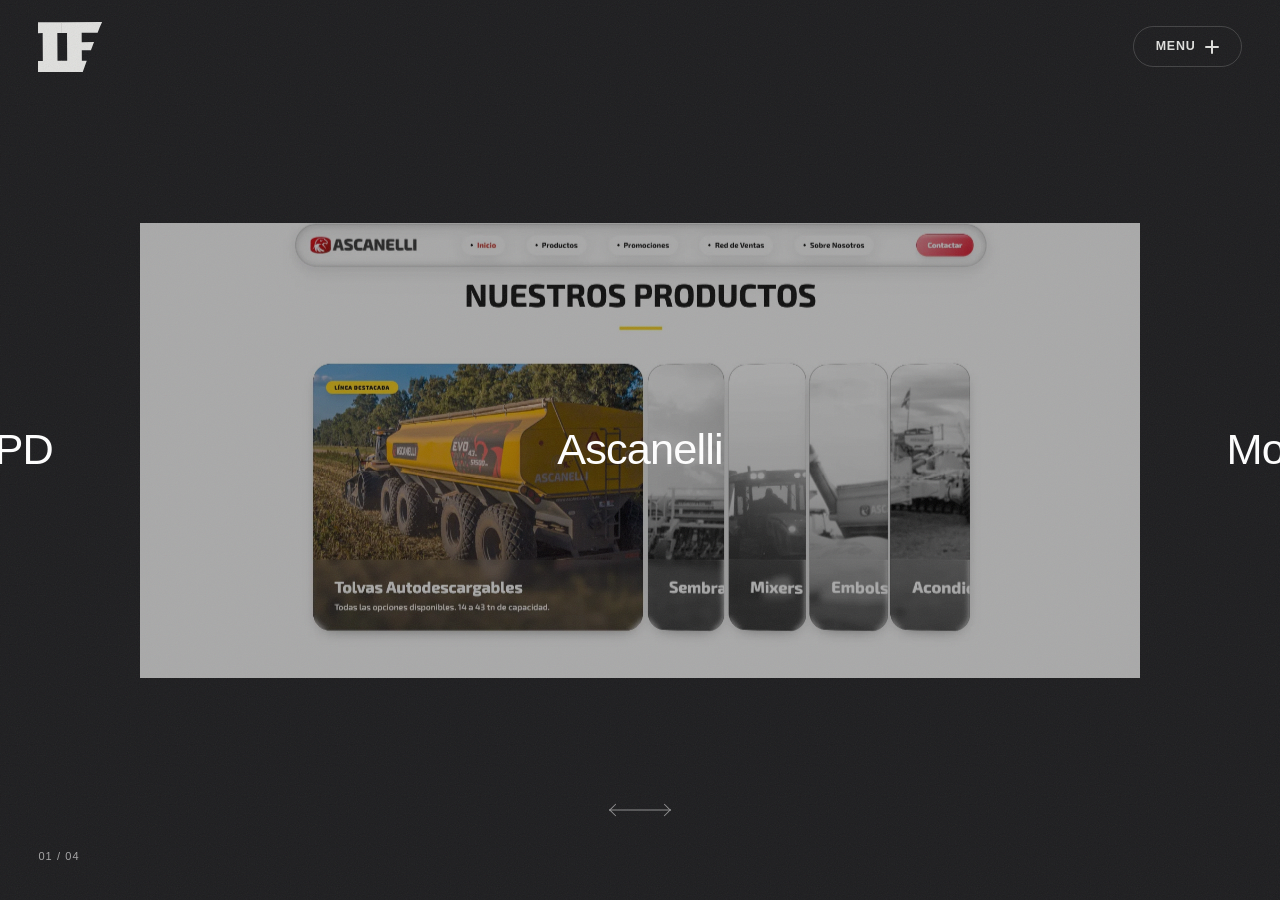
==== commit 30af5e21: "Task-016: Refactor: reemplazar el menú y el texto del footer por versiones propias con CSS" ====
--- a/trabajo.html
+++ b/trabajo.html
@@ -8,7 +8,7 @@
     <link rel="icon" type="image/svg+xml" href="assets/logos/logoivo.svg">
     <link rel="preload" href="assets/fonts/WorkSans-VariableFont_wght.ttf" as="font" type="font/ttf" crossorigin>
     <link rel="stylesheet" href="base.css">
-    <link rel="stylesheet" href="components/staggeredmenu/staggered-menu.css">
+    <link rel="stylesheet" href="components/sidemenu/side-menu.css">
     <link rel="stylesheet" href="components/work-carousel/work-carousel.css">
     <link rel="stylesheet" href="components/work-views/work-views.css">
     <link rel="stylesheet" href="trabajo.css">
@@ -16,7 +16,7 @@
     <!-- Sin defer: tiene que correr antes de que se pinte la página (ver el archivo) -->
     <script src="components/page-transition/PageTransition.js"></script>
     <script src="https://cdnjs.cloudflare.com/ajax/libs/gsap/3.12.2/gsap.min.js" defer></script>
-    <script src="components/staggeredmenu/StaggeredMenu.js" defer></script>
+    <script src="components/sidemenu/SideMenu.js" defer></script>
     <script src="components/work-carousel/WorkCarousel.js" defer></script>
     <script src="components/work-views/WorkViews.js" defer></script>
     <script src="data/proyectos.js" defer></script>
@@ -29,51 +29,34 @@
     <a class="skip-link" href="#trabajo">Saltar al carrusel de proyectos</a>
 
     <header class="site-header">
-        <a href="index.html" class="sm-logo">
-            <img src="assets/logos/logoivo.svg" alt="Ivo Ferrer, ir al inicio" class="sm-logo-img">
+        <a href="index.html" class="site-logo">
+            <img src="assets/logos/logoivo.svg" alt="Ivo Ferrer, ir al inicio" class="site-logo__img">
         </a>
 
         <a class="work-close" href="#/" hidden>Cerrar proyecto</a>
 
-        <button class="sm-toggle" type="button" aria-expanded="false" aria-controls="main-menu">
-            <span class="sm-toggle-textWrap" aria-hidden="true">
-                <span class="sm-toggle-textInner">
-                    <span class="sm-toggle-line">Menu</span>
-                    <span class="sm-toggle-line">Cerrar</span>
-                    <span class="sm-toggle-line">Menu</span>
-                    <span class="sm-toggle-line">Cerrar</span>
-                </span>
-            </span>
-            <span class="sm-icon" aria-hidden="true">
-                <span class="sm-icon-line" id="sm-plus-h"></span>
-                <span class="sm-icon-line" id="sm-plus-v"></span>
-            </span>
+        <button class="menu-toggle" type="button" aria-expanded="false" aria-controls="main-menu">
+            <span class="menu-toggle__text" aria-hidden="true">Menu</span>
+            <span class="menu-toggle__icon" aria-hidden="true"></span>
             <span class="visually-hidden">Menú</span>
         </button>
     </header>
 
-    <div class="staggered-menu-wrapper" id="main-menu" inert>
-        <div class="sm-prelayers" aria-hidden="true">
-            <div class="sm-prelayer" style="background: #2a2a2a;"></div>
-            <div class="sm-prelayer" style="background: #7628b6;"></div>
-        </div>
+    <div class="side-menu" id="main-menu" inert>
+        <nav class="side-menu__panel" aria-label="Principal">
+            <ul class="side-menu__list">
+                <li><a class="side-menu__link" href="index.html#inicio">Inicio</a></li>
+                <li><a class="side-menu__link" href="index.html#servicios">Servicios</a></li>
+                <li><a class="side-menu__link" href="trabajo.html" aria-current="page">Trabajo</a></li>
+                <li><a class="side-menu__link" href="index.html#sobre-mi">Sobre mí</a></li>
+                <li><a class="side-menu__link" href="index.html#contacto">Contacto</a></li>
+            </ul>
 
-        <nav class="staggered-menu-panel" aria-label="Principal">
-            <div class="sm-panel-inner">
-                <ul class="sm-panel-list">
-                    <li class="sm-panel-itemWrap"><a class="sm-panel-item" href="index.html#inicio"><span class="sm-panel-itemLabel">Inicio</span></a></li>
-                    <li class="sm-panel-itemWrap"><a class="sm-panel-item" href="index.html#servicios"><span class="sm-panel-itemLabel">Servicios</span></a></li>
-                    <li class="sm-panel-itemWrap"><a class="sm-panel-item" href="trabajo.html" aria-current="page"><span class="sm-panel-itemLabel">Trabajo</span></a></li>
-                    <li class="sm-panel-itemWrap"><a class="sm-panel-item" href="index.html#sobre-mi"><span class="sm-panel-itemLabel">Sobre mí</span></a></li>
-                    <li class="sm-panel-itemWrap"><a class="sm-panel-item" href="index.html#contacto"><span class="sm-panel-itemLabel">Contacto</span></a></li>
-                </ul>
-
-                <p class="sm-socials-title" id="sm-socials-title">Socials</p>
-                <ul class="sm-socials-list" aria-labelledby="sm-socials-title">
-                    <li><a href="#" class="sm-socials-link">LinkedIn</a></li>
-                    <li><a href="#" class="sm-socials-link">WhatsApp</a></li>
-                </ul>
-            </div>
+            <p class="side-menu__socials-title" id="side-menu-socials">Socials</p>
+            <ul class="side-menu__socials" aria-labelledby="side-menu-socials">
+                <li><a href="#">LinkedIn</a></li>
+                <li><a href="#">WhatsApp</a></li>
+            </ul>
         </nav>
     </div>
 
--- a/base.css
+++ b/base.css
@@ -10,7 +10,7 @@
     font-display: swap;
 }
 
-/* --- VARIABLES COMUNES (las usa también components/staggeredmenu) --- */
+/* --- VARIABLES COMUNES (las usa también components/sidemenu) --- */
 :root {
     --white: #ffffff;
     --black: #000000;
@@ -88,9 +88,37 @@
     outline: none;
 }
 
-/* --- HEADER (el resto está en components/staggeredmenu/staggered-menu.css) --- */
+/* --- HEADER FIJO (logo + botón del menú, ver components/sidemenu) --- */
 .site-header {
+    position: fixed;
+    top: 0;
+    right: 0;
+    left: 0;
+    z-index: 9000;
+    display: flex;
+    justify-content: space-between;
+    align-items: center;
     padding: 1.35rem 3vw;
+    color: var(--white);
+    mix-blend-mode: difference; /* se ve blanco sobre fondos oscuros y negro sobre claros */
+    pointer-events: none; /* el espacio vacío del header deja pasar el scroll y los clics */
+}
+
+.site-header > * {
+    pointer-events: auto; /* el logo y los botones sí reciben clics */
+}
+
+.site-logo {
+    display: inline-flex;
+    align-items: center;
+    user-select: none;
+}
+
+.site-logo__img {
+    display: block;
+    height: 50px;
+    width: auto;
+    object-fit: contain;
 }
 
 @media (prefers-reduced-motion: reduce) {
--- a/components/sidemenu/side-menu.css
+++ b/components/sidemenu/side-menu.css
@@ -0,0 +1,171 @@
+/* components/sidemenu/side-menu.css
+   Botón Menu/Cerrar y panel lateral (ver SideMenu.js). Cerrado, el panel espera fuera de
+   pantalla a la derecha; con .is-open entra, se oscurece el fondo y los enlaces suben de a uno. */
+
+/* --- BOTÓN MENU / CERRAR --- */
+.menu-toggle {
+    display: inline-flex;
+    align-items: center;
+    gap: 0.6rem;
+    padding: 0.78rem 1.35rem;
+    border: 1px solid rgba(255, 255, 255, 0.2);
+    border-radius: 999px;
+    background: transparent;
+    color: var(--white);
+    cursor: pointer;
+    font-weight: 700;
+    font-size: 0.78rem;
+    letter-spacing: 0.06em;
+    line-height: 1;
+    text-transform: uppercase;
+}
+
+/* Ícono "+" hecho con dos líneas (::before y ::after); al abrir gira y se convierte en "×" */
+.menu-toggle__icon {
+    position: relative;
+    width: 14px;
+    height: 14px;
+}
+
+.menu-toggle__icon::before,
+.menu-toggle__icon::after {
+    content: "";
+    position: absolute;
+    top: 50%;
+    left: 0;
+    width: 100%;
+    height: 2px;
+    margin-top: -1px;
+    border-radius: 2px;
+    background: currentColor;
+    transition: transform 0.5s var(--ease);
+}
+
+.menu-toggle__icon::after {
+    transform: rotate(90deg);
+}
+
+.menu-toggle[aria-expanded="true"] .menu-toggle__icon::before {
+    transform: rotate(45deg);
+}
+
+.menu-toggle[aria-expanded="true"] .menu-toggle__icon::after {
+    transform: rotate(135deg);
+}
+
+/* --- FONDO (cubre toda la pantalla) --- */
+.side-menu {
+    position: fixed;
+    inset: 0;
+    z-index: 8000; /* debajo del header, para que el botón siga visible */
+    background: rgba(0, 0, 0, 0);
+    /* Cerrado queda invisible y sin clics. visibility espera a que termine la salida del panel */
+    visibility: hidden;
+    transition: background 0.5s ease, visibility 0s linear 0.5s;
+}
+
+.side-menu.is-open {
+    background: rgba(0, 0, 0, 0.5);
+    visibility: visible;
+    transition: background 0.5s ease, visibility 0s;
+}
+
+/* --- PANEL --- */
+.side-menu__panel {
+    position: absolute;
+    top: 0;
+    right: 0;
+    display: flex;
+    flex-direction: column;
+    width: clamp(300px, 45vw, 550px);
+    height: 100%;
+    padding: 8em 4vw 4vw;
+    overflow-y: auto;
+    background: rgba(255, 255, 255, 0.95);
+    backdrop-filter: blur(12px);
+    -webkit-backdrop-filter: blur(12px);
+    transform: translateX(100%);
+    transition: transform 0.5s var(--ease);
+}
+
+.side-menu.is-open .side-menu__panel {
+    transform: translateX(0);
+}
+
+/* --- ENLACES --- */
+.side-menu__list {
+    display: flex;
+    flex-direction: column;
+    gap: 0.5rem;
+}
+
+.side-menu__link {
+    display: inline-block;
+    color: var(--black);
+    font-weight: 700;
+    font-size: clamp(2.5rem, 5vw, 4.5rem);
+    line-height: 1.1;
+    letter-spacing: -0.04em;
+    text-transform: uppercase;
+    opacity: 0;
+    transform: translateY(40px);
+    transition: opacity 0.4s ease, transform 0.4s ease, color 0.3s ease;
+}
+
+/* Al abrir suben de a uno: cada enlace espera 0.08 s más que el anterior (--i lo pone el JS) */
+.side-menu.is-open .side-menu__link {
+    opacity: 1;
+    transform: translateY(0);
+    transition: opacity 0.6s ease, transform 0.6s var(--ease), color 0.3s ease;
+    transition-delay: calc(0.2s + var(--i, 0) * 0.08s), calc(0.2s + var(--i, 0) * 0.08s), 0s;
+}
+
+.side-menu__link:hover,
+.side-menu__link:focus-visible {
+    color: var(--cyan);
+}
+
+/* --- REDES --- */
+.side-menu__socials-title {
+    margin: auto 0 1rem;
+    padding-top: 3rem;
+    font-size: 0.8rem;
+    font-weight: 700;
+    letter-spacing: 0.12em;
+    text-transform: uppercase;
+    color: var(--muted);
+}
+
+.side-menu__socials {
+    display: flex;
+    flex-wrap: wrap;
+    gap: 1.5rem;
+}
+
+.side-menu__socials a {
+    font-size: 1.1rem;
+    font-weight: 500;
+    color: var(--black);
+    transition: color 0.3s ease;
+}
+
+.side-menu__socials a:hover,
+.side-menu__socials a:focus-visible {
+    color: var(--cyan);
+}
+
+@media (max-width: 768px) {
+    .side-menu__panel {
+        width: 100%;
+    }
+}
+
+/* Movimiento reducido: abre y cierra sin animación */
+@media (prefers-reduced-motion: reduce) {
+    .side-menu,
+    .side-menu *,
+    .menu-toggle__icon::before,
+    .menu-toggle__icon::after {
+        transition: none !important;
+    }
+}
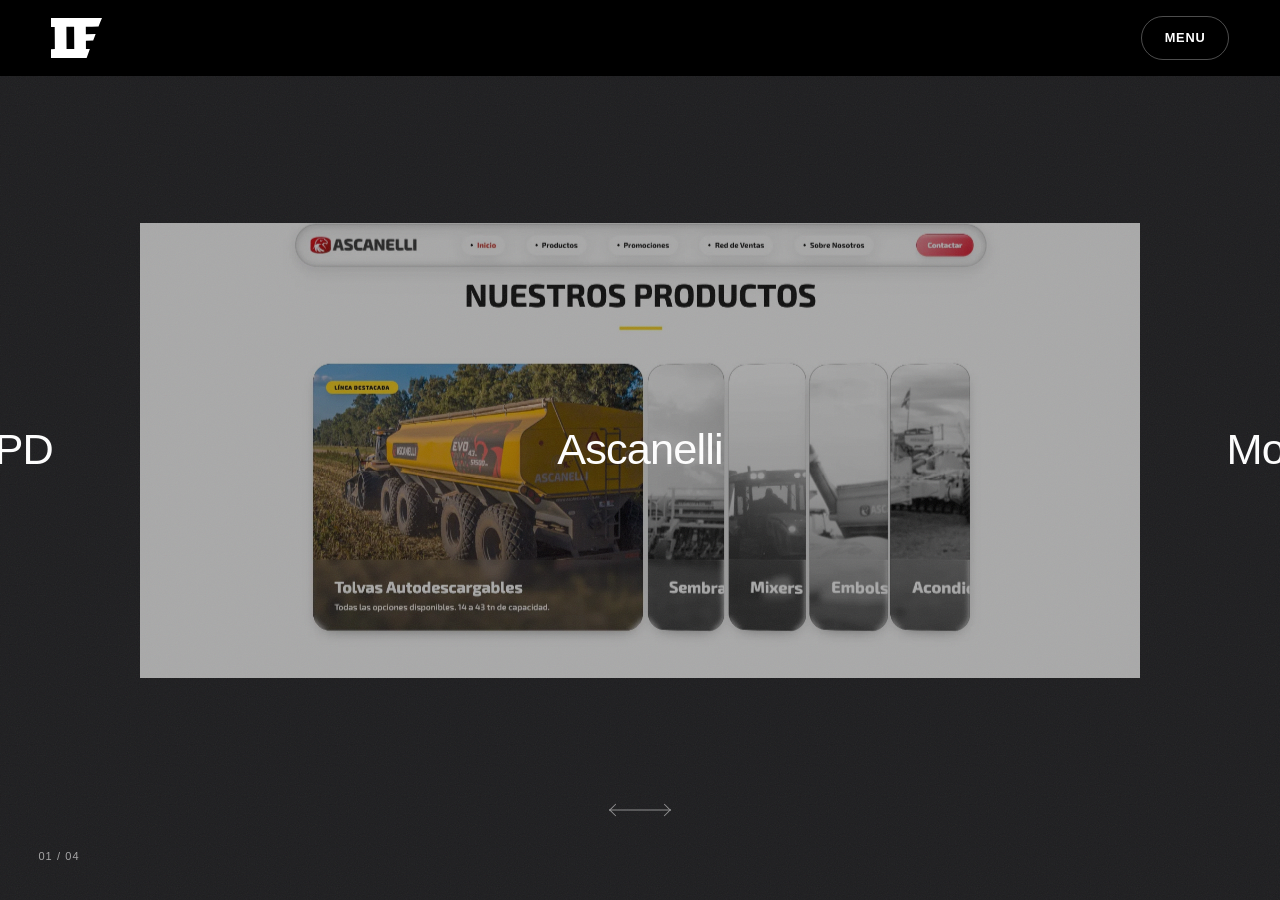
==== commit 23a0af64: "Task-017: Remove: simplificar preloader, header, menú y footer, sin GSAP ni Lenis" ====
--- a/trabajo.html
+++ b/trabajo.html
@@ -6,61 +6,40 @@
     <meta name="description" content="Trabajo seleccionado de Ivo Ferrer: sitios web a medida para marcas y empresas.">
     <title>Trabajo seleccionado · Ivo Ferrer</title>
     <link rel="icon" type="image/svg+xml" href="assets/logos/logoivo.svg">
-    <link rel="preload" href="assets/fonts/WorkSans-VariableFont_wght.ttf" as="font" type="font/ttf" crossorigin>
     <link rel="stylesheet" href="base.css">
-    <link rel="stylesheet" href="components/sidemenu/side-menu.css">
     <link rel="stylesheet" href="components/work-carousel/work-carousel.css">
     <link rel="stylesheet" href="components/work-views/work-views.css">
     <link rel="stylesheet" href="trabajo.css">
-    <link rel="stylesheet" href="components/page-transition/page-transition.css">
-    <!-- Sin defer: tiene que correr antes de que se pinte la página (ver el archivo) -->
-    <script src="components/page-transition/PageTransition.js"></script>
-    <script src="https://cdnjs.cloudflare.com/ajax/libs/gsap/3.12.2/gsap.min.js" defer></script>
-    <script src="components/sidemenu/SideMenu.js" defer></script>
+    <script src="menu.js" defer></script>
     <script src="components/work-carousel/WorkCarousel.js" defer></script>
     <script src="components/work-views/WorkViews.js" defer></script>
     <script src="data/proyectos.js" defer></script>
     <script src="trabajo.js" defer></script>
 </head>
 <body class="work-page">
-    <div class="page-transition" aria-hidden="true">
-        <img class="page-transition__logo" src="assets/logos/logoivo.svg" alt="" draggable="false">
-    </div>
-    <a class="skip-link" href="#trabajo">Saltar al carrusel de proyectos</a>
-
+    <!-- HEADER -->
     <header class="site-header">
         <a href="index.html" class="site-logo">
-            <img src="assets/logos/logoivo.svg" alt="Ivo Ferrer, ir al inicio" class="site-logo__img">
+            <img src="assets/logos/logoivo.svg" alt="Ivo Ferrer, ir al inicio">
         </a>
 
         <a class="work-close" href="#/" hidden>Cerrar proyecto</a>
 
-        <button class="menu-toggle" type="button" aria-expanded="false" aria-controls="main-menu">
-            <span class="menu-toggle__text" aria-hidden="true">Menu</span>
-            <span class="menu-toggle__icon" aria-hidden="true"></span>
-            <span class="visually-hidden">Menú</span>
-        </button>
+        <button class="menu-toggle" type="button">Menu</button>
     </header>
 
-    <div class="side-menu" id="main-menu" inert>
-        <nav class="side-menu__panel" aria-label="Principal">
-            <ul class="side-menu__list">
-                <li><a class="side-menu__link" href="index.html#inicio">Inicio</a></li>
-                <li><a class="side-menu__link" href="index.html#servicios">Servicios</a></li>
-                <li><a class="side-menu__link" href="trabajo.html" aria-current="page">Trabajo</a></li>
-                <li><a class="side-menu__link" href="index.html#sobre-mi">Sobre mí</a></li>
-                <li><a class="side-menu__link" href="index.html#contacto">Contacto</a></li>
-            </ul>
+    <!-- MENÚ LATERAL (lo abre y lo cierra menu.js) -->
+    <nav class="menu">
+        <ul>
+            <li><a href="index.html#inicio">Inicio</a></li>
+            <li><a href="index.html#servicios">Servicios</a></li>
+            <li><a href="trabajo.html">Trabajo</a></li>
+            <li><a href="index.html#sobre-mi">Sobre mí</a></li>
+            <li><a href="index.html#contacto">Contacto</a></li>
+        </ul>
+    </nav>
 
-            <p class="side-menu__socials-title" id="side-menu-socials">Socials</p>
-            <ul class="side-menu__socials" aria-labelledby="side-menu-socials">
-                <li><a href="#">LinkedIn</a></li>
-                <li><a href="#">WhatsApp</a></li>
-            </ul>
-        </nav>
-    </div>
-
-    <main id="trabajo" tabindex="-1">
+    <main id="trabajo">
         <h1 class="visually-hidden">Trabajo seleccionado</h1>
 
         <!-- El póster y los títulos los agrega components/work-carousel/WorkCarousel.js a partir de data/proyectos.js -->
--- a/base.css
+++ b/base.css
@@ -10,7 +10,7 @@
     font-display: swap;
 }
 
-/* --- VARIABLES COMUNES (las usa también components/sidemenu) --- */
+/* --- VARIABLES COMUNES --- */
 :root {
     --white: #ffffff;
     --black: #000000;
@@ -66,63 +66,75 @@
     border: 0;
 }
 
-/* "Saltar al contenido": escondido arriba hasta que recibe el foco con Tab (los colores van en cada página) */
-.skip-link {
-    position: fixed;
-    top: 1rem;
-    left: 1rem;
-    z-index: 100000;
-    padding: 0.8rem 1.4rem;
-    border-radius: 999px;
-    font-weight: 600;
-    transform: translateY(-200%);
-    transition: transform 0.33s var(--ease);
+/* --- SCROLL SUAVE al tocar un enlace a una sección (#servicios...) --- */
+html {
+    scroll-behavior: smooth;
+    scroll-padding-top: 80px; /* para que el header fijo no tape el principio de la sección */
 }
 
-.skip-link:focus {
-    transform: translateY(0);
-}
-
-/* Destinos de enlaces internos: reciben foco por JS pero no muestran anillo */
-[tabindex="-1"]:focus {
-    outline: none;
-}
-
-/* --- HEADER FIJO (logo + botón del menú, ver components/sidemenu) --- */
+/* --- HEADER FIJO (logo + botón del menú) --- */
 .site-header {
     position: fixed;
     top: 0;
-    right: 0;
     left: 0;
+    width: 100%;
     z-index: 9000;
     display: flex;
     justify-content: space-between;
     align-items: center;
-    padding: 1.35rem 3vw;
+    padding: 1rem 4vw;
+    background: var(--black);
     color: var(--white);
-    mix-blend-mode: difference; /* se ve blanco sobre fondos oscuros y negro sobre claros */
-    pointer-events: none; /* el espacio vacío del header deja pasar el scroll y los clics */
 }
 
-.site-header > * {
-    pointer-events: auto; /* el logo y los botones sí reciben clics */
+.site-logo img {
+    height: 40px;
 }
 
-.site-logo {
-    display: inline-flex;
-    align-items: center;
-    user-select: none;
+/* --- BOTÓN DEL MENÚ --- */
+.menu-toggle {
+    padding: 0.7rem 1.4rem;
+    border: 1px solid rgba(255, 255, 255, 0.3);
+    border-radius: 999px;
+    background: transparent;
+    color: var(--white);
+    font-size: 0.8rem;
+    font-weight: 700;
+    letter-spacing: 0.06em;
+    text-transform: uppercase;
+    cursor: pointer;
 }
 
-.site-logo__img {
-    display: block;
-    height: 50px;
-    width: auto;
-    object-fit: contain;
+/* --- MENÚ LATERAL: espera escondido a la derecha y entra con la clase .abierto (menu.js) --- */
+.menu {
+    position: fixed;
+    top: 0;
+    right: 0;
+    z-index: 8000; /* debajo del header, así el botón sigue visible */
+    width: 450px;
+    max-width: 100%;
+    height: 100%;
+    padding: 8rem 3rem 3rem;
+    background: var(--white);
+    transform: translateX(100%);
+    transition: transform 0.5s ease;
 }
 
-@media (prefers-reduced-motion: reduce) {
-    .skip-link {
-        transition: none;
-    }
+.menu.abierto {
+    transform: translateX(0);
 }
+
+.menu a {
+    display: block;
+    padding: 0.3rem 0;
+    color: var(--black);
+    font-size: 2.5rem;
+    font-weight: 700;
+    letter-spacing: -0.04em;
+    text-transform: uppercase;
+    transition: color 0.3s;
+}
+
+.menu a:hover {
+    color: var(--cyan);
+}
--- a/trabajo.css
+++ b/trabajo.css
@@ -24,7 +24,6 @@
     position: relative;
     height: 100%;
 }
-
 /* Grano de película por encima de todo (menos el header y el menú) */
 @keyframes grain {
     0%   { transform: translate(0, 0); }
@@ -47,11 +46,6 @@
 }
 
 /* --- ACCESIBILIDAD (la base está en base.css) --- */
-.skip-link {
-    background: #fff;
-    color: #000;
-}
-
 :focus-visible {
     outline: 2px solid var(--cyan);
     outline-offset: 4px;
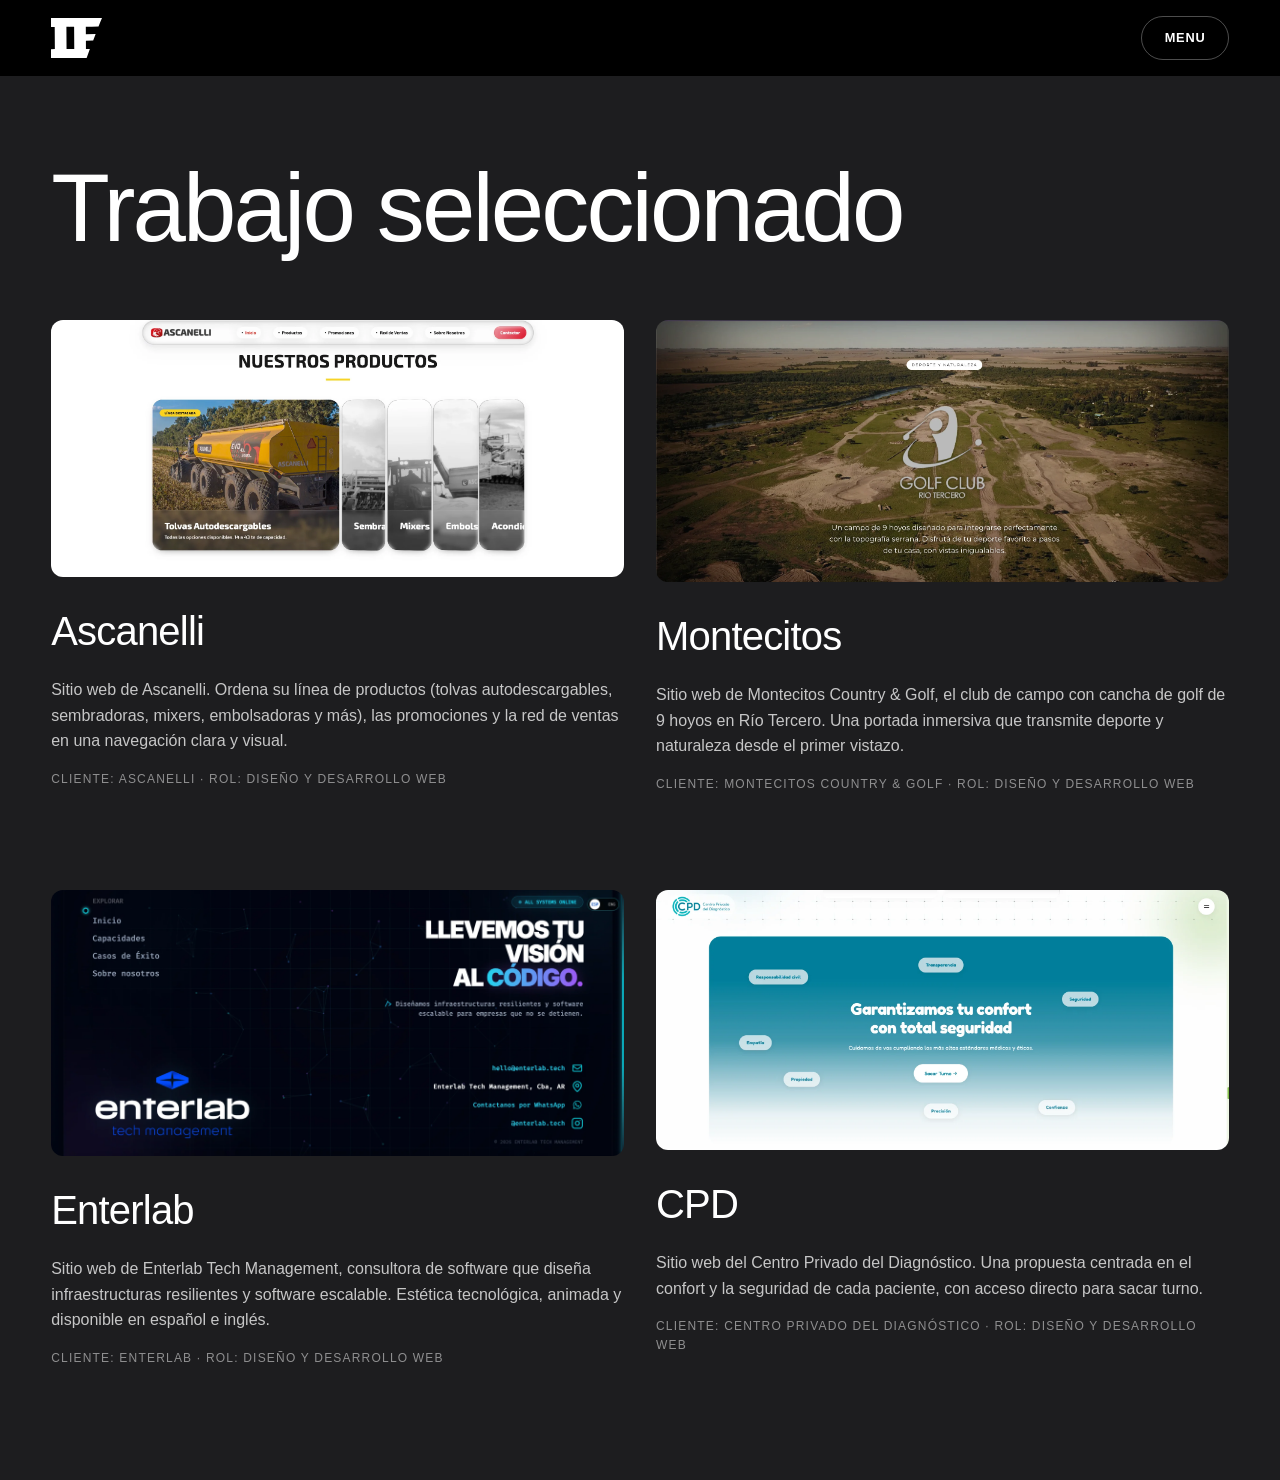
==== commit 16e31eb3: "Task-019: Remove: cambiar el carrusel de trabajo por una grilla simple y recuperar el hero con paral" ====
--- a/trabajo.html
+++ b/trabajo.html
@@ -7,24 +7,15 @@
     <title>Trabajo seleccionado · Ivo Ferrer</title>
     <link rel="icon" type="image/svg+xml" href="assets/logos/logoivo.svg">
     <link rel="stylesheet" href="base.css">
-    <link rel="stylesheet" href="components/work-carousel/work-carousel.css">
-    <link rel="stylesheet" href="components/work-views/work-views.css">
     <link rel="stylesheet" href="trabajo.css">
     <script src="menu.js" defer></script>
-    <script src="components/work-carousel/WorkCarousel.js" defer></script>
-    <script src="components/work-views/WorkViews.js" defer></script>
-    <script src="data/proyectos.js" defer></script>
-    <script src="trabajo.js" defer></script>
 </head>
-<body class="work-page">
+<body>
     <!-- HEADER -->
     <header class="site-header">
         <a href="index.html" class="site-logo">
             <img src="assets/logos/logoivo.svg" alt="Ivo Ferrer, ir al inicio">
         </a>
-
-        <a class="work-close" href="#/" hidden>Cerrar proyecto</a>
-
         <button class="menu-toggle" type="button">Menu</button>
     </header>
 
@@ -39,40 +30,39 @@
         </ul>
     </nav>
 
-    <main id="trabajo">
-        <h1 class="visually-hidden">Trabajo seleccionado</h1>
+    <main class="work">
+        <h1>Trabajo seleccionado</h1>
 
-        <!-- El póster y los títulos los agrega components/work-carousel/WorkCarousel.js a partir de data/proyectos.js -->
-        <section class="work-carousel" id="work-carousel" aria-roledescription="carrusel" aria-label="Proyectos destacados">
-            <noscript>
-                <ul class="work-fallback">
-                    <li><a href="#/proyecto/ascanelli">Ascanelli</a></li>
-                    <li><a href="#/proyecto/montecitos">Montecitos</a></li>
-                    <li><a href="#/proyecto/enterlab">Enterlab</a></li>
-                    <li><a href="#/proyecto/cpd">CPD</a></li>
-                </ul>
-            </noscript>
+        <!-- Un <article> por proyecto. El id es el que usan los enlaces del inicio (trabajo.html#ascanelli) -->
+        <div class="work-grid">
+            <article class="work-card" id="ascanelli">
+                <img src="assets/img/webp/cap-ascanelli.webp" alt="Captura del sitio web de Ascanelli">
+                <h2>Ascanelli</h2>
+                <p>Sitio web de Ascanelli. Ordena su línea de productos (tolvas autodescargables, sembradoras, mixers, embolsadoras y más), las promociones y la red de ventas en una navegación clara y visual.</p>
+                <p class="work-meta">Cliente: Ascanelli · Rol: Diseño y desarrollo web</p>
+            </article>
 
-            <div class="work-controls" role="group" aria-label="Navegación del carrusel">
-                <button class="work-arrow work-arrow--prev" type="button" aria-label="Proyecto anterior"></button>
-                <button class="work-arrow work-arrow--next" type="button" aria-label="Proyecto siguiente"></button>
-            </div>
-            <p class="work-count" aria-hidden="true"></p>
-            <!-- Anuncia el proyecto actual a los lectores de pantalla -->
-            <p class="work-status visually-hidden" role="status"></p>
-        </section>
+            <article class="work-card" id="montecitos">
+                <img src="assets/img/webp/cap-montecitos.webp" alt="Captura del sitio web de Montecitos Country &amp; Golf">
+                <h2>Montecitos</h2>
+                <p>Sitio web de Montecitos Country &amp; Golf, el club de campo con cancha de golf de 9 hoyos en Río Tercero. Una portada inmersiva que transmite deporte y naturaleza desde el primer vistazo.</p>
+                <p class="work-meta">Cliente: Montecitos Country &amp; Golf · Rol: Diseño y desarrollo web</p>
+            </article>
 
-        <!-- Ficha: se abre encima del carrusel con #/proyecto/<slug>.
-             La completa components/work-views/WorkViews.js con el proyecto elegido. -->
-        <article class="work-detail" id="work-detail" tabindex="-1" aria-labelledby="work-detail-title" hidden>
-            <h2 class="work-detail__title" id="work-detail-title"></h2>
-            <p class="work-detail__lead"></p>
-            <dl class="work-detail__meta"></dl>
-            <p class="work-detail__cta"></p>
-            <figure class="work-detail__media"><img alt=""></figure>
-            <a class="work-pn work-pn--prev" rel="prev"><span class="visually-hidden"></span></a>
-            <a class="work-pn work-pn--next" rel="next"><span class="visually-hidden"></span></a>
-        </article>
+            <article class="work-card" id="enterlab">
+                <img src="assets/img/webp/cap-enterlab.webp" alt="Captura del sitio web de Enterlab">
+                <h2>Enterlab</h2>
+                <p>Sitio web de Enterlab Tech Management, consultora de software que diseña infraestructuras resilientes y software escalable. Estética tecnológica, animada y disponible en español e inglés.</p>
+                <p class="work-meta">Cliente: Enterlab · Rol: Diseño y desarrollo web</p>
+            </article>
+
+            <article class="work-card" id="cpd">
+                <img src="assets/img/webp/cap-cpd.webp" alt="Captura del sitio web del Centro Privado del Diagnóstico">
+                <h2>CPD</h2>
+                <p>Sitio web del Centro Privado del Diagnóstico. Una propuesta centrada en el confort y la seguridad de cada paciente, con acceso directo para sacar turno.</p>
+                <p class="work-meta">Cliente: Centro Privado del Diagnóstico · Rol: Diseño y desarrollo web</p>
+            </article>
+        </div>
     </main>
 </body>
 </html>
--- a/base.css
+++ b/base.css
@@ -51,19 +51,6 @@
 button {
     font: inherit;
     color: inherit;
-}
-
-/* --- ACCESIBILIDAD --- */
-.visually-hidden {
-    position: absolute !important;
-    width: 1px;
-    height: 1px;
-    padding: 0;
-    margin: -1px;
-    overflow: hidden;
-    clip: rect(0, 0, 0, 0);
-    white-space: nowrap;
-    border: 0;
 }
 
 /* --- SCROLL SUAVE al tocar un enlace a una sección (#servicios...) --- */
--- a/trabajo.css
+++ b/trabajo.css
@@ -1,67 +1,74 @@
-/* trabajo.css — vista /trabajo (carrusel horizontal, sin scroll de página).
-   Lo común a todas las páginas está en base.css. Esta página no usa el scroll suave
-   ni el cursor custom del inicio. */
+/* trabajo.css — página de trabajo: grilla con los proyectos.
+   Lo común a todas las páginas (header, menú) está en base.css. */
 
-:root {
-    /* Fondo de la referencia (rgb 29,29,31) */
-    --bg: #1d1d1f;
+body {
+    background: #1d1d1f;
+    color: var(--white);
 }
 
-html,
-body {
-    height: 100%;
-    overflow: hidden;
+.work {
+    padding: 10rem 4vw 6rem;
 }
 
-body {
-    background: var(--bg);
-    color: #fff;
-    -webkit-font-smoothing: antialiased;
-    -moz-osx-font-smoothing: grayscale;
+.work h1 {
+    margin-bottom: 4rem;
+    font-size: 6rem;
+    font-weight: 200;
+    line-height: 1;
+    letter-spacing: -0.03em;
 }
 
-main {
-    position: relative;
-    height: 100%;
-}
-/* Grano de película por encima de todo (menos el header y el menú) */
-@keyframes grain {
-    0%   { transform: translate(0, 0); }
-    20%  { transform: translate(-3%, 2%); }
-    40%  { transform: translate(2%, -3%); }
-    60%  { transform: translate(-2%, -1%); }
-    80%  { transform: translate(3%, 3%); }
-    100% { transform: translate(0, 0); }
+/* Dos proyectos por fila */
+.work-grid {
+    display: grid;
+    grid-template-columns: repeat(2, 1fr);
+    gap: 5rem 2rem;
 }
 
-body::after {
-    content: "";
-    position: fixed;
-    inset: -10%;
-    animation: grain 0.9s steps(1) infinite;
-    z-index: 6;
-    opacity: 0.07;
-    pointer-events: none;
-    background-image: url("data:image/svg+xml,%3Csvg xmlns='http://www.w3.org/2000/svg' width='160' height='160'%3E%3Cfilter id='n'%3E%3CfeTurbulence type='fractalNoise' baseFrequency='.9' numOctaves='2' stitchTiles='stitch'/%3E%3C/filter%3E%3Crect width='100%25' height='100%25' filter='url(%23n)'/%3E%3C/svg%3E");
+.work-card img {
+    width: 100%;
+    margin-bottom: 1.5rem;
+    border-radius: 12px;
 }
 
-/* --- ACCESIBILIDAD (la base está en base.css) --- */
-:focus-visible {
-    outline: 2px solid var(--cyan);
-    outline-offset: 4px;
+.work-card h2 {
+    margin-bottom: 1rem;
+    font-size: 2.5rem;
+    font-weight: 200;
+    letter-spacing: -0.02em;
 }
 
-/* Sin JS: lista simple de proyectos */
-.work-fallback {
-    position: relative;
-    z-index: 5;
-    padding: 14rem 3vw 3rem;
-    font-size: 2rem;
-    font-weight: 200;
+.work-card p {
+    margin-bottom: 1rem;
+    line-height: 1.6;
+    color: rgba(255, 255, 255, 0.75);
 }
 
-@media (prefers-reduced-motion: reduce) {
-    body::after {
-        animation: none;
+/* Cliente y rol, en chiquito */
+.work-card .work-meta {
+    font-size: 0.75rem;
+    letter-spacing: 0.1em;
+    text-transform: uppercase;
+    color: rgba(255, 255, 255, 0.5);
+}
+
+/* --- CELULAR: un proyecto por fila --- */
+@media (max-width: 768px) {
+    .work {
+        padding-top: 7rem;
+    }
+
+    .work h1 {
+        margin-bottom: 2.5rem;
+        font-size: 3rem;
+    }
+
+    .work-grid {
+        grid-template-columns: 1fr;
+        gap: 3.5rem;
+    }
+
+    .work-card h2 {
+        font-size: 2rem;
     }
 }
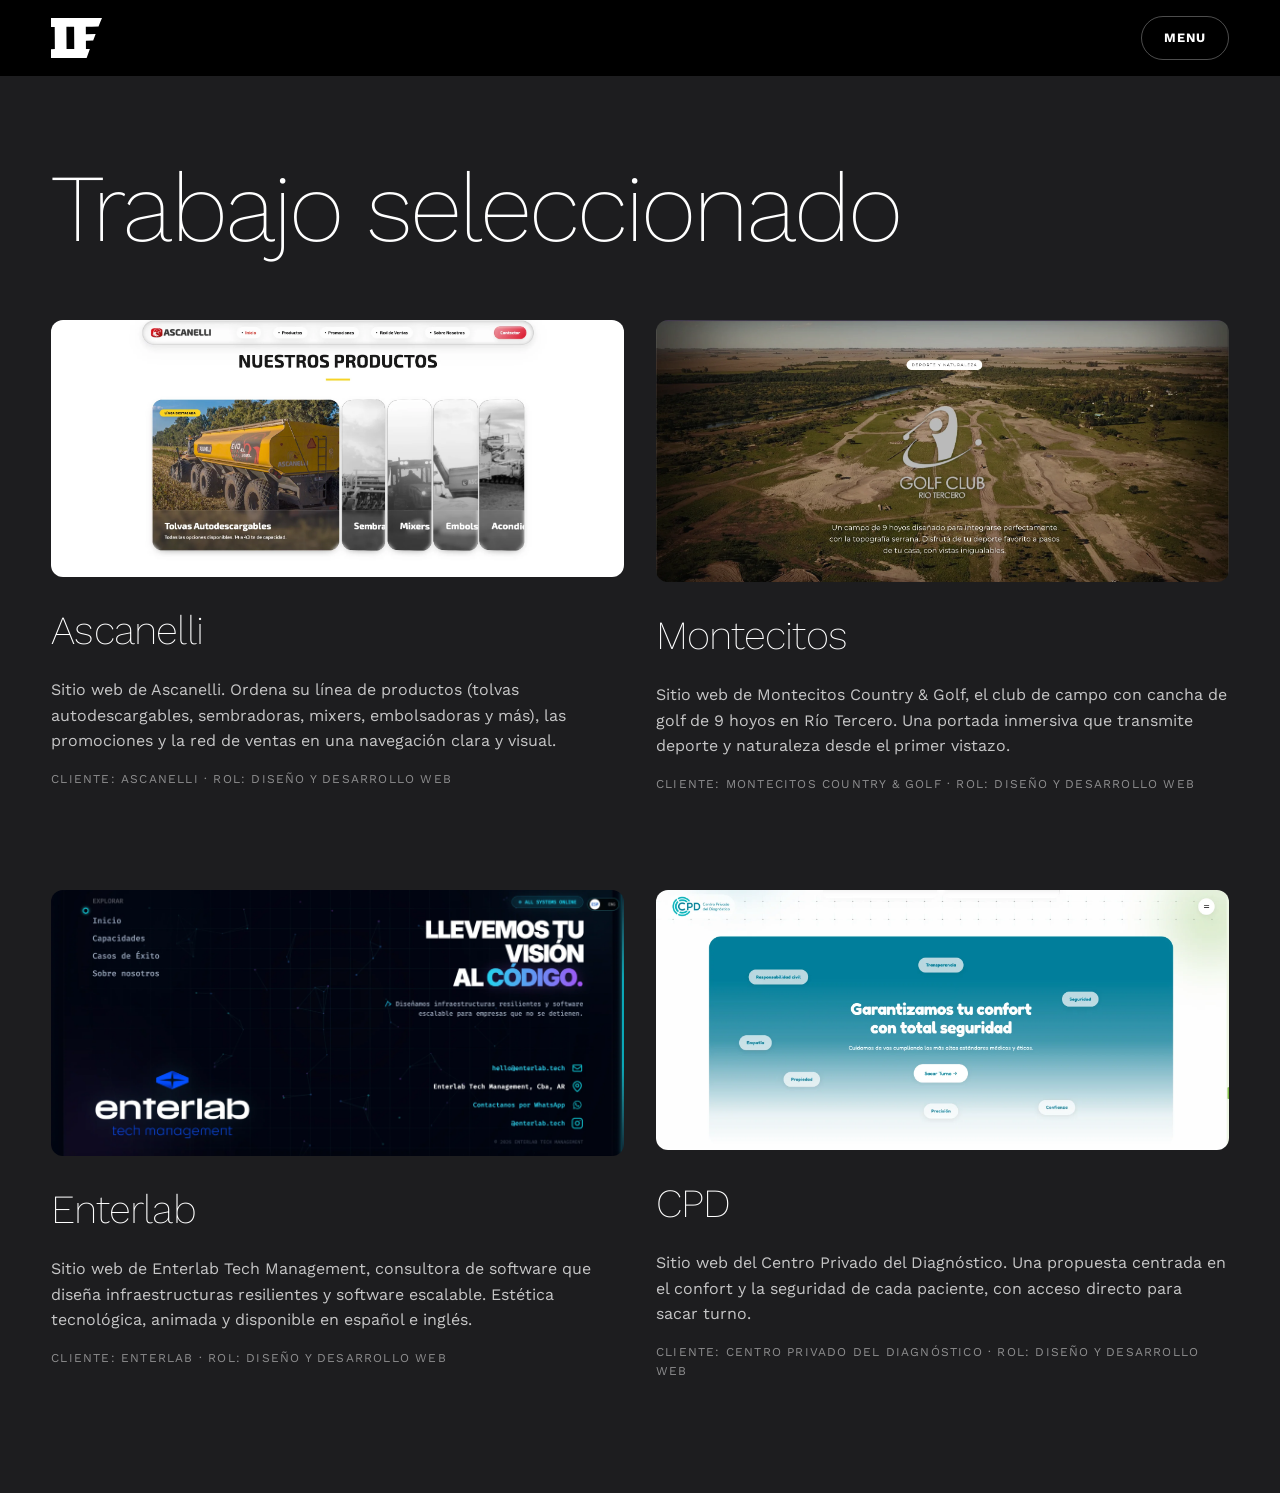
==== commit a4a9cb1f: "Task-022: Update: pasar las fuentes a woff2 y separarlas en css/fonts.css" ====
--- a/trabajo.html
+++ b/trabajo.html
@@ -6,6 +6,7 @@
     <meta name="description" content="Trabajo seleccionado de Ivo Ferrer: sitios web a medida para marcas y empresas.">
     <title>Trabajo seleccionado · Ivo Ferrer</title>
     <link rel="icon" type="image/svg+xml" href="assets/logos/logoivo.svg">
+    <link rel="stylesheet" href="css/fonts.css">
     <link rel="stylesheet" href="base.css">
     <link rel="stylesheet" href="trabajo.css">
     <script src="menu.js" defer></script>
--- a/css/fonts.css
+++ b/css/fonts.css
@@ -0,0 +1,33 @@
+/* css/fonts.css — todo lo de las fuentes: de dónde se cargan y dónde se usa cada una.
+   Los archivos .woff2 están en assets/fonts, junto con sus licencias. */
+
+/* --- CARGA DE LAS FUENTES --- */
+@font-face {
+    font-family: 'Work Sans';
+    src: url('../assets/fonts/WorkSans-VariableFont_wght.woff2') format('woff2');
+    font-weight: 100 900; /* es variable: un solo archivo trae todos los grosores */
+    font-style: normal;
+    font-display: swap;
+}
+
+@font-face {
+    font-family: 'Moul';
+    src: url('../assets/fonts/Moul-Regular.woff2') format('woff2');
+    font-weight: 400;
+    font-style: normal;
+    font-display: swap;
+}
+
+/* --- DÓNDE SE USA CADA UNA --- */
+
+/* Work Sans: el texto de todo el sitio */
+body {
+    font-family: 'Work Sans', sans-serif;
+}
+
+/* Moul: los títulos grandes del inicio (hero, video y cifras) */
+.hero h1,
+.video-break h2,
+.stat-number {
+    font-family: 'Moul', sans-serif;
+}
--- a/base.css
+++ b/base.css
@@ -1,14 +1,5 @@
 /* base.css — estilos comunes a todas las páginas (inicio y trabajo).
-   Se carga antes que las demás hojas de estilo: cada página pisa lo que necesite. */
-
-/* --- FUENTE LOCAL (.ttf en assets/fonts) --- */
-@font-face {
-    font-family: 'Work Sans';
-    src: url('assets/fonts/WorkSans-VariableFont_wght.ttf') format('truetype');
-    font-weight: 100 900;
-    font-style: normal;
-    font-display: swap;
-}
+   Las fuentes están aparte, en css/fonts.css. Cada página pisa lo que necesite. */
 
 /* --- VARIABLES COMUNES --- */
 :root {
@@ -29,7 +20,7 @@
 }
 
 body {
-    font: 400 1rem/1.5 'Work Sans', sans-serif;
+    line-height: 1.5;
 }
 
 img,
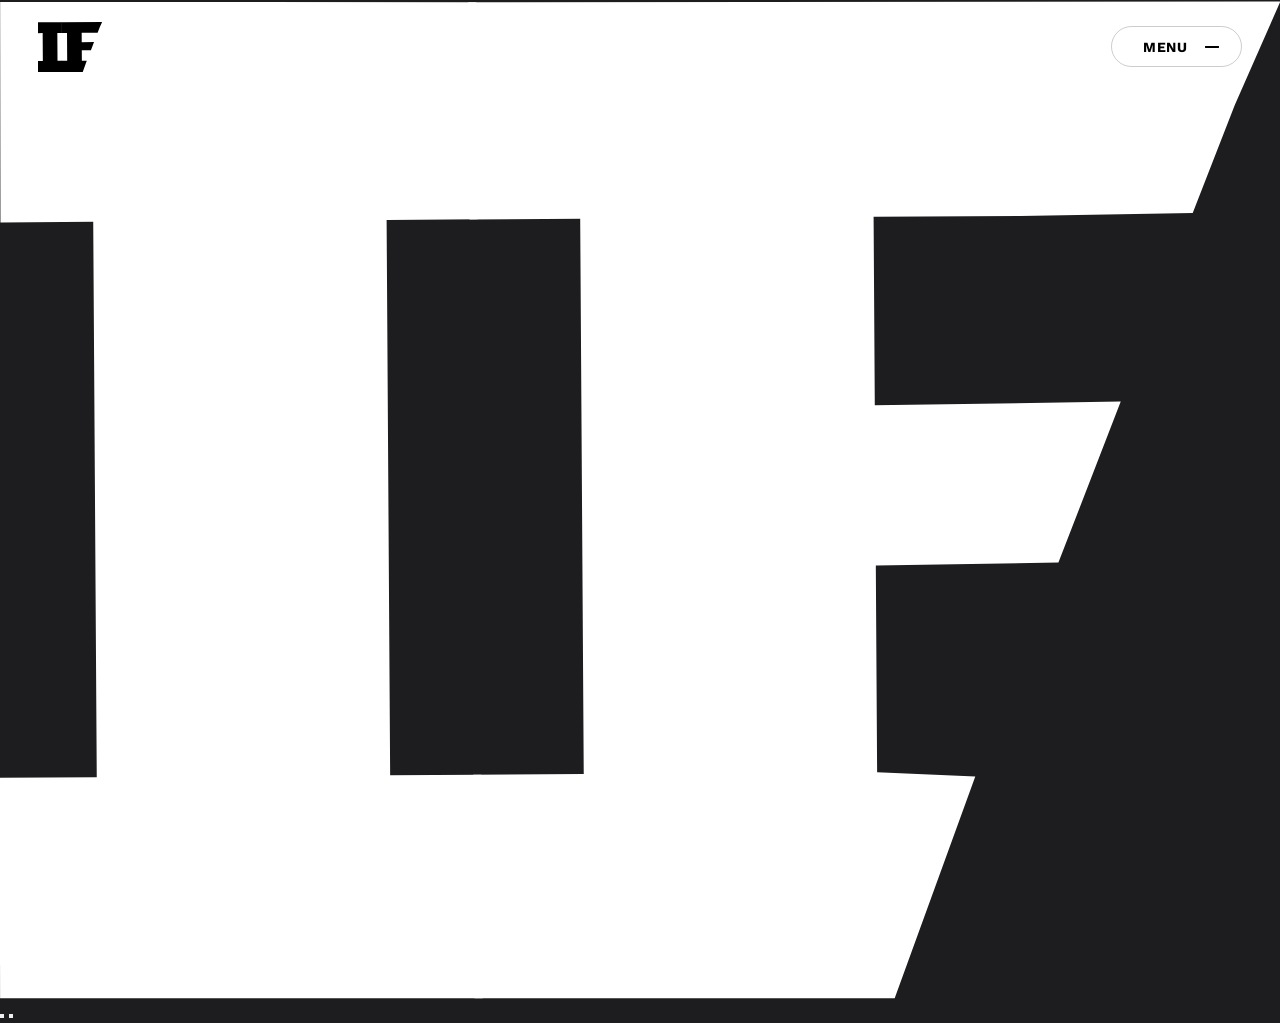
==== commit 1b33ef03: "Task-020: Update: rendimiento con fuentes woff2, capturas webp, logo de Montecitos liviano, poster d" ====
--- a/trabajo.html
+++ b/trabajo.html
@@ -6,64 +6,111 @@
     <meta name="description" content="Trabajo seleccionado de Ivo Ferrer: sitios web a medida para marcas y empresas.">
     <title>Trabajo seleccionado · Ivo Ferrer</title>
     <link rel="icon" type="image/svg+xml" href="assets/logos/logoivo.svg">
-    <link rel="stylesheet" href="css/fonts.css">
+    <link rel="preload" href="assets/fonts/WorkSans-VariableFont_wght.woff2" as="font" type="font/woff2" crossorigin>
     <link rel="stylesheet" href="base.css">
+    <link rel="stylesheet" href="components/staggeredmenu/staggered-menu.css">
+    <link rel="stylesheet" href="components/work-carousel/work-carousel.css">
+    <link rel="stylesheet" href="components/work-views/work-views.css">
     <link rel="stylesheet" href="trabajo.css">
-    <script src="menu.js" defer></script>
+    <link rel="stylesheet" href="components/page-transition/page-transition.css">
+    <!-- Sin defer: tiene que correr antes de que se pinte la página (ver el archivo) -->
+    <script src="components/page-transition/PageTransition.js"></script>
+    <script src="https://cdnjs.cloudflare.com/ajax/libs/gsap/3.12.2/gsap.min.js" defer></script>
+    <script src="components/staggeredmenu/StaggeredMenu.js" defer></script>
+    <script src="components/work-carousel/WorkCarousel.js" defer></script>
+    <script src="components/work-views/WorkViews.js" defer></script>
+    <script src="data/proyectos.js" defer></script>
+    <script src="trabajo.js" defer></script>
 </head>
-<body>
-    <!-- HEADER -->
+<body class="work-page">
+    <div class="page-transition" aria-hidden="true">
+        <img class="page-transition__logo" src="assets/logos/logoivo.svg" alt="" draggable="false">
+    </div>
+    <a class="skip-link" href="#trabajo">Saltar al carrusel de proyectos</a>
+
     <header class="site-header">
-        <a href="index.html" class="site-logo">
-            <img src="assets/logos/logoivo.svg" alt="Ivo Ferrer, ir al inicio">
+        <a href="index.html" class="sm-logo">
+            <img src="assets/logos/logoivo.svg" alt="Ivo Ferrer, ir al inicio" class="sm-logo-img">
         </a>
-        <button class="menu-toggle" type="button">Menu</button>
+
+        <a class="work-close" href="#/" hidden>Cerrar proyecto</a>
+
+        <button class="sm-toggle" type="button" aria-expanded="false" aria-controls="main-menu">
+            <span class="sm-toggle-textWrap" aria-hidden="true">
+                <span class="sm-toggle-textInner">
+                    <span class="sm-toggle-line">Menu</span>
+                    <span class="sm-toggle-line">Cerrar</span>
+                    <span class="sm-toggle-line">Menu</span>
+                    <span class="sm-toggle-line">Cerrar</span>
+                </span>
+            </span>
+            <span class="sm-icon" aria-hidden="true">
+                <span class="sm-icon-line" id="sm-plus-h"></span>
+                <span class="sm-icon-line" id="sm-plus-v"></span>
+            </span>
+            <span class="visually-hidden">Menú</span>
+        </button>
     </header>
 
-    <!-- MENÚ LATERAL (lo abre y lo cierra menu.js) -->
-    <nav class="menu">
-        <ul>
-            <li><a href="index.html#inicio">Inicio</a></li>
-            <li><a href="index.html#servicios">Servicios</a></li>
-            <li><a href="trabajo.html">Trabajo</a></li>
-            <li><a href="index.html#sobre-mi">Sobre mí</a></li>
-            <li><a href="index.html#contacto">Contacto</a></li>
-        </ul>
-    </nav>
+    <div class="staggered-menu-wrapper" id="main-menu" inert>
+        <div class="sm-prelayers" aria-hidden="true">
+            <div class="sm-prelayer" style="background: #2a2a2a;"></div>
+            <div class="sm-prelayer" style="background: #7628b6;"></div>
+        </div>
 
-    <main class="work">
-        <h1>Trabajo seleccionado</h1>
+        <nav class="staggered-menu-panel" aria-label="Principal">
+            <div class="sm-panel-inner">
+                <ul class="sm-panel-list">
+                    <li class="sm-panel-itemWrap"><a class="sm-panel-item" href="index.html#inicio"><span class="sm-panel-itemLabel">Inicio</span></a></li>
+                    <li class="sm-panel-itemWrap"><a class="sm-panel-item" href="index.html#servicios"><span class="sm-panel-itemLabel">Servicios</span></a></li>
+                    <li class="sm-panel-itemWrap"><a class="sm-panel-item" href="trabajo.html" aria-current="page"><span class="sm-panel-itemLabel">Trabajo</span></a></li>
+                    <li class="sm-panel-itemWrap"><a class="sm-panel-item" href="index.html#sobre-mi"><span class="sm-panel-itemLabel">Sobre mí</span></a></li>
+                    <li class="sm-panel-itemWrap"><a class="sm-panel-item" href="index.html#contacto"><span class="sm-panel-itemLabel">Contacto</span></a></li>
+                </ul>
 
-        <!-- Un <article> por proyecto. El id es el que usan los enlaces del inicio (trabajo.html#ascanelli) -->
-        <div class="work-grid">
-            <article class="work-card" id="ascanelli">
-                <img src="assets/img/webp/cap-ascanelli.webp" alt="Captura del sitio web de Ascanelli">
-                <h2>Ascanelli</h2>
-                <p>Sitio web de Ascanelli. Ordena su línea de productos (tolvas autodescargables, sembradoras, mixers, embolsadoras y más), las promociones y la red de ventas en una navegación clara y visual.</p>
-                <p class="work-meta">Cliente: Ascanelli · Rol: Diseño y desarrollo web</p>
-            </article>
+                <p class="sm-socials-title" id="sm-socials-title">Socials</p>
+                <ul class="sm-socials-list" aria-labelledby="sm-socials-title">
+                    <li><a href="#" class="sm-socials-link">LinkedIn</a></li>
+                    <li><a href="#" class="sm-socials-link">WhatsApp</a></li>
+                </ul>
+            </div>
+        </nav>
+    </div>
 
-            <article class="work-card" id="montecitos">
-                <img src="assets/img/webp/cap-montecitos.webp" alt="Captura del sitio web de Montecitos Country &amp; Golf">
-                <h2>Montecitos</h2>
-                <p>Sitio web de Montecitos Country &amp; Golf, el club de campo con cancha de golf de 9 hoyos en Río Tercero. Una portada inmersiva que transmite deporte y naturaleza desde el primer vistazo.</p>
-                <p class="work-meta">Cliente: Montecitos Country &amp; Golf · Rol: Diseño y desarrollo web</p>
-            </article>
+    <main id="trabajo" tabindex="-1">
+        <h1 class="visually-hidden">Trabajo seleccionado</h1>
 
-            <article class="work-card" id="enterlab">
-                <img src="assets/img/webp/cap-enterlab.webp" alt="Captura del sitio web de Enterlab">
-                <h2>Enterlab</h2>
-                <p>Sitio web de Enterlab Tech Management, consultora de software que diseña infraestructuras resilientes y software escalable. Estética tecnológica, animada y disponible en español e inglés.</p>
-                <p class="work-meta">Cliente: Enterlab · Rol: Diseño y desarrollo web</p>
-            </article>
+        <!-- El póster y los títulos los agrega components/work-carousel/WorkCarousel.js a partir de data/proyectos.js -->
+        <section class="work-carousel" id="work-carousel" aria-roledescription="carrusel" aria-label="Proyectos destacados">
+            <noscript>
+                <ul class="work-fallback">
+                    <li><a href="#/proyecto/ascanelli">Ascanelli</a></li>
+                    <li><a href="#/proyecto/montecitos">Montecitos</a></li>
+                    <li><a href="#/proyecto/enterlab">Enterlab</a></li>
+                    <li><a href="#/proyecto/cpd">CPD</a></li>
+                </ul>
+            </noscript>
 
-            <article class="work-card" id="cpd">
-                <img src="assets/img/webp/cap-cpd.webp" alt="Captura del sitio web del Centro Privado del Diagnóstico">
-                <h2>CPD</h2>
-                <p>Sitio web del Centro Privado del Diagnóstico. Una propuesta centrada en el confort y la seguridad de cada paciente, con acceso directo para sacar turno.</p>
-                <p class="work-meta">Cliente: Centro Privado del Diagnóstico · Rol: Diseño y desarrollo web</p>
-            </article>
-        </div>
+            <div class="work-controls" role="group" aria-label="Navegación del carrusel">
+                <button class="work-arrow work-arrow--prev" type="button" aria-label="Proyecto anterior"></button>
+                <button class="work-arrow work-arrow--next" type="button" aria-label="Proyecto siguiente"></button>
+            </div>
+            <p class="work-count" aria-hidden="true"></p>
+            <!-- Anuncia el proyecto actual a los lectores de pantalla -->
+            <p class="work-status visually-hidden" role="status"></p>
+        </section>
+
+        <!-- Ficha: se abre encima del carrusel con #/proyecto/<slug>.
+             La completa components/work-views/WorkViews.js con el proyecto elegido. -->
+        <article class="work-detail" id="work-detail" tabindex="-1" aria-labelledby="work-detail-title" hidden>
+            <h2 class="work-detail__title" id="work-detail-title"></h2>
+            <p class="work-detail__lead"></p>
+            <dl class="work-detail__meta"></dl>
+            <p class="work-detail__cta"></p>
+            <figure class="work-detail__media"><img alt=""></figure>
+            <a class="work-pn work-pn--prev" rel="prev"><span class="visually-hidden"></span></a>
+            <a class="work-pn work-pn--next" rel="next"><span class="visually-hidden"></span></a>
+        </article>
     </main>
 </body>
 </html>
--- a/base.css
+++ b/base.css
@@ -1,13 +1,30 @@
 /* base.css — estilos comunes a todas las páginas (inicio y trabajo).
-   Las fuentes están aparte, en css/fonts.css. Cada página pisa lo que necesite. */
+   Se carga antes que las demás hojas de estilo: cada página pisa lo que necesite. */
 
-/* --- VARIABLES COMUNES --- */
+/* --- FUENTE LOCAL (.woff2 en assets/fonts) --- */
+@font-face {
+    font-family: 'Work Sans';
+    src: url('assets/fonts/WorkSans-VariableFont_wght.woff2') format('woff2');
+    font-weight: 100 900;
+    font-style: normal;
+    font-display: swap;
+}
+
+/* --- VARIABLES COMUNES (las usa también components/staggeredmenu) --- */
 :root {
     --white: #ffffff;
     --black: #000000;
     --cyan: #47D2F5;
     --muted: #6b6b6b;
     --ease: cubic-bezier(0.16, 1, 0.3, 1);
+
+    /* Escala tipográfica: el texto usa solo estos tamaños (los números gigantes del hero,
+       las cifras y el footer son momentos "display" y llevan su propio tamaño) */
+    --fs-sm: 0.875rem;                          /* 14px: etiquetas, botones, notas */
+    --fs-body: 1rem;                            /* 16px: texto corrido */
+    --fs-lead: clamp(1.125rem, 1.8vw, 1.625rem); /* 18–26px: párrafos destacados, preguntas */
+    --fs-h3: clamp(1.5rem, 3vw, 2.35rem);       /* 24–38px: subtítulos */
+    --fs-h2: clamp(2.4rem, 5.2vw, 4.6rem);      /* 38–74px: títulos de sección */
 }
 
 /* --- RESET --- */
@@ -20,13 +37,27 @@
 }
 
 body {
-    line-height: 1.5;
+    font: 400 var(--fs-body)/1.5 'Work Sans', sans-serif;
 }
 
+/* Reparte las líneas de los títulos y evita palabras sueltas al final de los párrafos */
+h1,
+h2,
+h3 {
+    text-wrap: balance;
+}
+
+p {
+    text-wrap: pretty;
+}
+
+/* height: auto mantiene la proporción cuando el <img> trae width/height (que se ponen para
+   reservar el espacio antes de que cargue) y el CSS solo le fija el ancho */
 img,
 video {
     display: block;
     max-width: 100%;
+    height: auto;
 }
 
 ul,
@@ -44,75 +75,48 @@
     color: inherit;
 }
 
-/* --- SCROLL SUAVE al tocar un enlace a una sección (#servicios...) --- */
-html {
-    scroll-behavior: smooth;
-    scroll-padding-top: 80px; /* para que el header fijo no tape el principio de la sección */
+/* --- ACCESIBILIDAD --- */
+.visually-hidden {
+    position: absolute !important;
+    width: 1px;
+    height: 1px;
+    padding: 0;
+    margin: -1px;
+    overflow: hidden;
+    clip: rect(0, 0, 0, 0);
+    white-space: nowrap;
+    border: 0;
 }
 
-/* --- HEADER FIJO (logo + botón del menú) --- */
-.site-header {
+/* "Saltar al contenido": escondido arriba hasta que recibe el foco con Tab (los colores van en cada página) */
+.skip-link {
     position: fixed;
-    top: 0;
-    left: 0;
-    width: 100%;
-    z-index: 9000;
-    display: flex;
-    justify-content: space-between;
-    align-items: center;
-    padding: 1rem 4vw;
-    background: var(--black);
-    color: var(--white);
+    top: 1rem;
+    left: 1rem;
+    z-index: 100000;
+    padding: 0.8rem 1.4rem;
+    border-radius: 999px;
+    font-weight: 600;
+    transform: translateY(-200%);
+    transition: transform 0.33s var(--ease);
 }
 
-.site-logo img {
-    height: 40px;
+.skip-link:focus {
+    transform: translateY(0);
 }
 
-/* --- BOTÓN DEL MENÚ --- */
-.menu-toggle {
-    padding: 0.7rem 1.4rem;
-    border: 1px solid rgba(255, 255, 255, 0.3);
-    border-radius: 999px;
-    background: transparent;
-    color: var(--white);
-    font-size: 0.8rem;
-    font-weight: 700;
-    letter-spacing: 0.06em;
-    text-transform: uppercase;
-    cursor: pointer;
+/* Destinos de enlaces internos: reciben foco por JS pero no muestran anillo */
+[tabindex="-1"]:focus {
+    outline: none;
 }
 
-/* --- MENÚ LATERAL: espera escondido a la derecha y entra con la clase .abierto (menu.js) --- */
-.menu {
-    position: fixed;
-    top: 0;
-    right: 0;
-    z-index: 8000; /* debajo del header, así el botón sigue visible */
-    width: 450px;
-    max-width: 100%;
-    height: 100%;
-    padding: 8rem 3rem 3rem;
-    background: var(--white);
-    transform: translateX(100%);
-    transition: transform 0.5s ease;
+/* --- HEADER (el resto está en components/staggeredmenu/staggered-menu.css) --- */
+.site-header {
+    padding: 1.35rem 3vw;
 }
 
-.menu.abierto {
-    transform: translateX(0);
+@media (prefers-reduced-motion: reduce) {
+    .skip-link {
+        transition: none;
+    }
 }
-
-.menu a {
-    display: block;
-    padding: 0.3rem 0;
-    color: var(--black);
-    font-size: 2.5rem;
-    font-weight: 700;
-    letter-spacing: -0.04em;
-    text-transform: uppercase;
-    transition: color 0.3s;
-}
-
-.menu a:hover {
-    color: var(--cyan);
-}
--- a/components/staggeredmenu/staggered-menu.css
+++ b/components/staggeredmenu/staggered-menu.css
@@ -0,0 +1,128 @@
+/* components/staggeredmenu/staggered-menu.css
+   Header fijo (logo + botón Menu) y panel lateral que entra en capas escalonadas.
+   El padding del header lo define cada página (style.css / trabajo.css). */
+
+/* --- HEADER SUPERIOR --- */
+.site-header {
+  position: fixed;
+  top: 0;
+  right: 0;
+  left: 0;
+  z-index: 9000;
+  display: flex;
+  justify-content: space-between;
+  align-items: center;
+  color: var(--white);
+  mix-blend-mode: difference; /* se ve blanco sobre fondos oscuros y negro sobre claros */
+  pointer-events: none; /* el espacio vacío del header deja pasar el scroll y los clics */
+}
+
+.site-header > * {
+  pointer-events: auto; /* el logo y el botón sí reciben clics */
+}
+
+.sm-logo {
+  display: inline-flex;
+  align-items: center;
+  text-decoration: none;
+  user-select: none;
+}
+
+.sm-logo-img { display: block; height: 50px; width: auto; object-fit: contain; }
+
+/* --- BOTÓN MENU / CERRAR --- */
+.sm-toggle {
+  position: relative; display: inline-flex; align-items: center; gap: 0.5rem;
+  padding: 0.78rem 1.35rem; border: 1px solid rgba(255,255,255,0.2); border-radius: 999px;
+  background: transparent; color: var(--white); cursor: pointer;
+  font-weight: 700; font-size: var(--fs-sm); letter-spacing: 0.06em; line-height: 1;
+}
+
+/* Las 4 líneas de texto (Menu / Cerrar / Menu / Cerrar) se desplazan hacia arriba dentro de una ventana de 1 línea */
+.sm-toggle-textWrap { position: relative; display: inline-block; height: 1em; overflow: hidden; white-space: nowrap; }
+.sm-toggle-textInner { display: flex; flex-direction: column; line-height: 1; }
+.sm-toggle-line { display: block; height: 1em; line-height: 1; text-transform: uppercase; }
+
+/* Ícono "+" que gira y se convierte en "×" */
+.sm-icon { position: relative; width: 14px; height: 14px; flex: 0 0 14px; display: inline-flex; align-items: center; justify-content: center; will-change: transform; }
+.sm-icon-line { position: absolute; left: 50%; top: 50%; width: 100%; height: 2px; background: currentColor; border-radius: 2px; transform: translate(-50%, -50%); will-change: transform; }
+
+/* --- CONTENEDOR DEL MENÚ --- */
+.staggered-menu-wrapper {
+  position: fixed;
+  top: 0; left: 0;
+  width: 100vw; height: 100dvh; /* dvh: siempre cubre el área visible, aunque cambien las barras del navegador móvil */
+  z-index: 8000; /* debajo del header, para que el mix-blend-mode lo vuelva negro */
+  pointer-events: none; /* cerrado deja pasar los clics (el JS lo cambia al abrir) */
+}
+
+/* Capas de color que entran antes que el panel */
+.sm-prelayers { position: absolute; top: 0; right: 0; bottom: 0; width: clamp(300px, 45vw, 550px); pointer-events: none; z-index: 5; opacity: 0; }
+.sm-prelayer { position: absolute; top: 0; right: 0; height: 100%; width: 100%; }
+
+/* --- PANEL --- */
+.staggered-menu-panel {
+  position: absolute; top: 0; right: 0;
+  width: clamp(300px, 45vw, 550px); height: 100%;
+  background: rgba(255, 255, 255, 0.95);
+  backdrop-filter: blur(12px); -webkit-backdrop-filter: blur(12px);
+  display: flex; flex-direction: column;
+  padding: 8em 4vw 4vw 4vw; overflow-y: auto;
+  z-index: 10; pointer-events: auto;
+  /* Oculto hasta que el JS lo saca de pantalla con GSAP (evita que se vea un instante al cargar).
+     Se usa visibility y no transform: un translateX en CSS GSAP lo tomaría como punto de partida
+     y el panel quedaría trabado a mitad de camino al abrir. */
+  visibility: hidden;
+}
+
+.sm-panel-inner { flex: 1; display: flex; flex-direction: column; }
+.sm-panel-list { list-style: none; margin: 0; padding: 0; display: flex; flex-direction: column; gap: 0.5rem; counter-reset: smItem; }
+.sm-panel-itemWrap { position: relative; overflow: hidden; line-height: 1.1; padding: 5px 0; }
+
+/* Cada enlace: título + número arriba a la derecha */
+.sm-panel-item {
+  position: relative;
+  display: inline-flex;
+  align-items: flex-start; /* el número queda arriba respecto al título */
+  color: var(--black);
+  font-weight: 700;
+  font-size: clamp(2.5rem, 5vw, 4.5rem);
+  line-height: 1;
+  letter-spacing: -0.04em;
+  text-transform: uppercase;
+  text-decoration: none;
+  transition: color 0.3s ease;
+}
+
+.sm-panel-itemLabel {
+  display: inline-block;
+  will-change: transform;
+  transform-origin: 50% 100%;
+}
+
+.sm-panel-item:hover {
+  color: var(--cyan);
+}
+
+/* Numeración automática (01, 02...). La opacidad la anima el JS con --sm-num-opacity */
+.sm-panel-item::after {
+  counter-increment: smItem;
+  content: "0" counter(smItem);
+  position: relative;
+  top: 5px;
+  margin-left: 12px;
+  font-size: clamp(1rem, 1.5vw, 1.4rem);
+  font-weight: 500;
+  color: var(--cyan);
+  pointer-events: none;
+  opacity: var(--sm-num-opacity, 0);
+}
+
+/* --- REDES --- */
+.sm-socials-title { margin: auto 0 1rem; padding-top: 3rem; font-size: var(--fs-sm); font-weight: 700; text-transform: uppercase; letter-spacing: 0.12em; color: var(--muted); }
+.sm-socials-list { list-style: none; margin: 0; padding: 0; display: flex; gap: 1.5rem; flex-wrap: wrap; }
+.sm-socials-link { font-size: 1.1rem; font-weight: 500; color: var(--black); text-decoration: none; transition: opacity 0.3s ease, color 0.3s ease; }
+.sm-socials-list:hover .sm-socials-link { opacity: 0.4; }
+.sm-socials-list:hover .sm-socials-link:hover { opacity: 1; color: var(--cyan); }
+
+@media (max-width: 768px) { .staggered-menu-panel, .sm-prelayers { width: 100%; } }
--- a/trabajo.css
+++ b/trabajo.css
@@ -12,7 +12,7 @@
 
 .work h1 {
     margin-bottom: 4rem;
-    font-size: 6rem;
+    font-size: var(--titulo-grande);
     font-weight: 200;
     line-height: 1;
     letter-spacing: -0.03em;
@@ -33,7 +33,7 @@
 
 .work-card h2 {
     margin-bottom: 1rem;
-    font-size: 2.5rem;
+    font-size: var(--subtitulo);
     font-weight: 200;
     letter-spacing: -0.02em;
 }
@@ -46,7 +46,7 @@
 
 /* Cliente y rol, en chiquito */
 .work-card .work-meta {
-    font-size: 0.75rem;
+    font-size: var(--chico);
     letter-spacing: 0.1em;
     text-transform: uppercase;
     color: rgba(255, 255, 255, 0.5);
@@ -60,15 +60,10 @@
 
     .work h1 {
         margin-bottom: 2.5rem;
-        font-size: 3rem;
     }
 
     .work-grid {
         grid-template-columns: 1fr;
         gap: 3.5rem;
     }
-
-    .work-card h2 {
-        font-size: 2rem;
-    }
 }
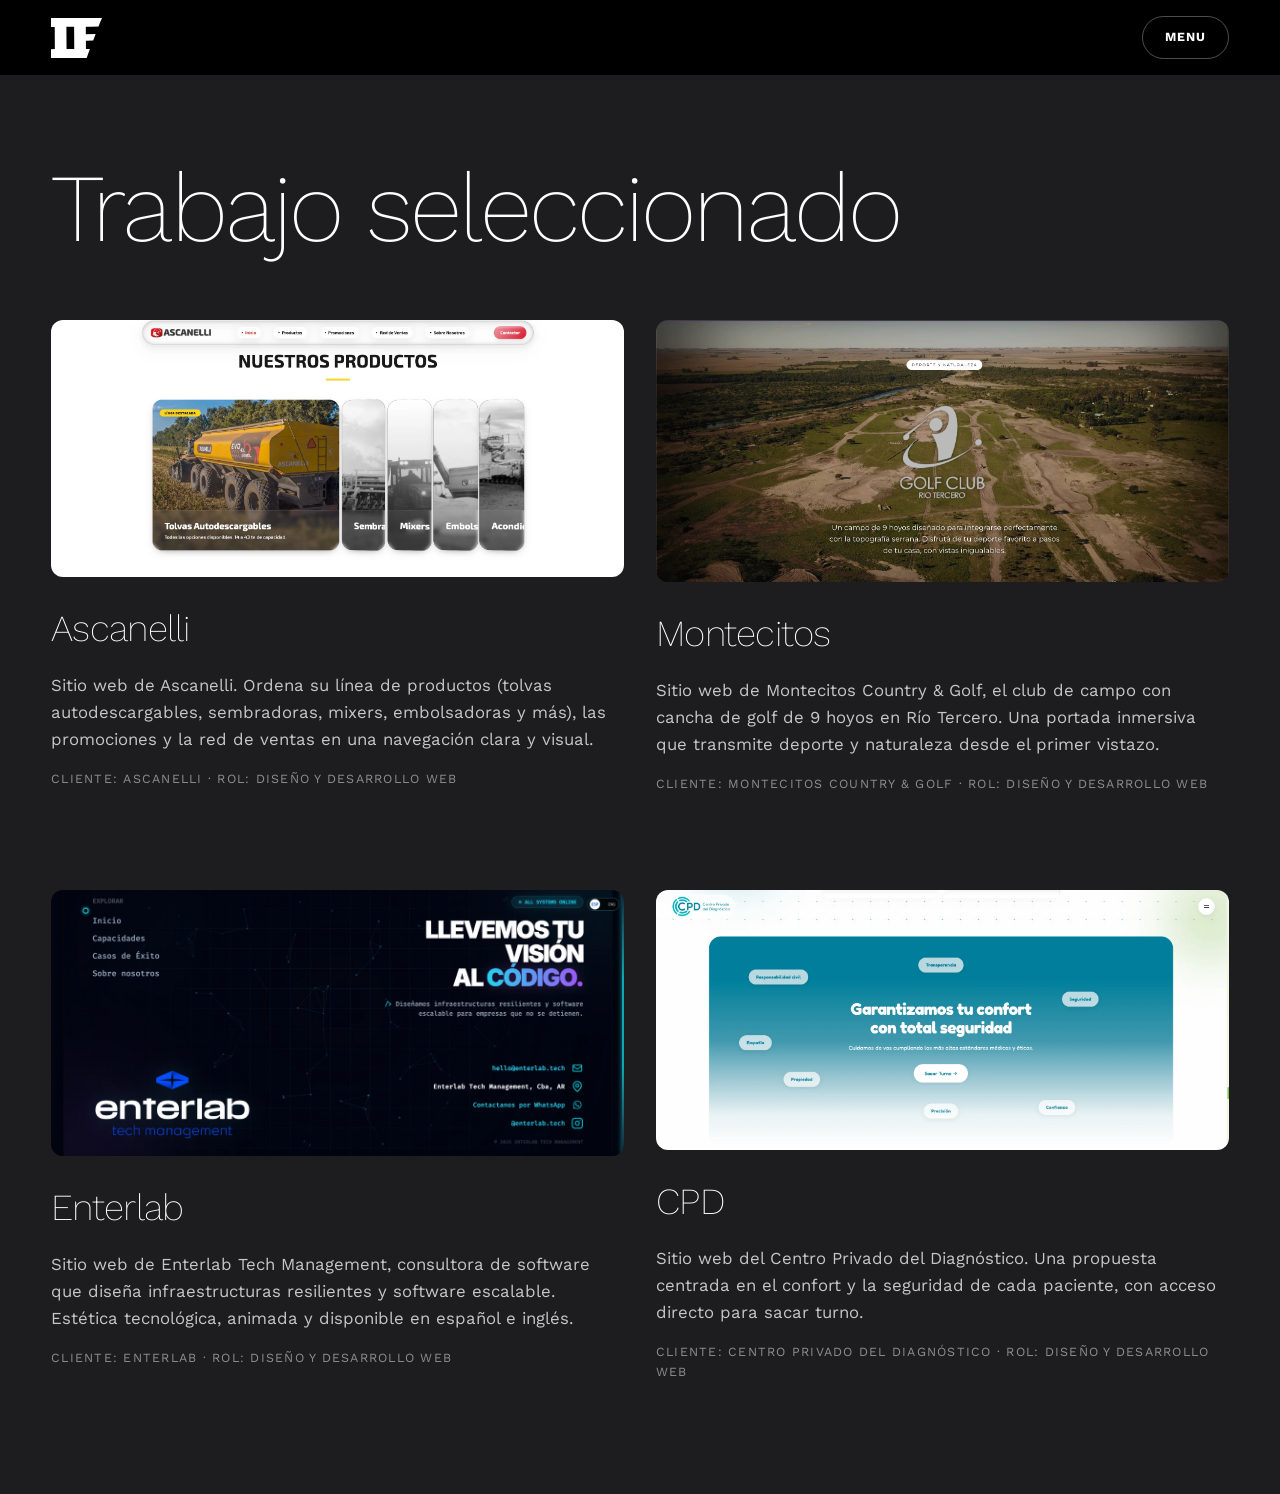
==== commit d3d8acdd: "Task-023: update: se reestructurizo todo el proyecto y se hizo correciones en toda la pagina FALTA C" ====
--- a/trabajo.html
+++ b/trabajo.html
@@ -6,111 +6,64 @@
     <meta name="description" content="Trabajo seleccionado de Ivo Ferrer: sitios web a medida para marcas y empresas.">
     <title>Trabajo seleccionado · Ivo Ferrer</title>
     <link rel="icon" type="image/svg+xml" href="assets/logos/logoivo.svg">
-    <link rel="preload" href="assets/fonts/WorkSans-VariableFont_wght.woff2" as="font" type="font/woff2" crossorigin>
-    <link rel="stylesheet" href="base.css">
-    <link rel="stylesheet" href="components/staggeredmenu/staggered-menu.css">
-    <link rel="stylesheet" href="components/work-carousel/work-carousel.css">
-    <link rel="stylesheet" href="components/work-views/work-views.css">
-    <link rel="stylesheet" href="trabajo.css">
-    <link rel="stylesheet" href="components/page-transition/page-transition.css">
-    <!-- Sin defer: tiene que correr antes de que se pinte la página (ver el archivo) -->
-    <script src="components/page-transition/PageTransition.js"></script>
-    <script src="https://cdnjs.cloudflare.com/ajax/libs/gsap/3.12.2/gsap.min.js" defer></script>
-    <script src="components/staggeredmenu/StaggeredMenu.js" defer></script>
-    <script src="components/work-carousel/WorkCarousel.js" defer></script>
-    <script src="components/work-views/WorkViews.js" defer></script>
-    <script src="data/proyectos.js" defer></script>
-    <script src="trabajo.js" defer></script>
+    <link rel="stylesheet" href="css/global/fonts.css">
+    <link rel="stylesheet" href="css/global/base.css">
+    <link rel="stylesheet" href="css/trabajo.css">
+    <script src="js/menu.js" defer></script>
 </head>
-<body class="work-page">
-    <div class="page-transition" aria-hidden="true">
-        <img class="page-transition__logo" src="assets/logos/logoivo.svg" alt="" draggable="false">
-    </div>
-    <a class="skip-link" href="#trabajo">Saltar al carrusel de proyectos</a>
-
+<body>
+    <!-- HEADER -->
     <header class="site-header">
-        <a href="index.html" class="sm-logo">
-            <img src="assets/logos/logoivo.svg" alt="Ivo Ferrer, ir al inicio" class="sm-logo-img">
+        <a href="index.html" class="site-logo">
+            <img src="assets/logos/logoivo.svg" alt="Ivo Ferrer, ir al inicio">
         </a>
-
-        <a class="work-close" href="#/" hidden>Cerrar proyecto</a>
-
-        <button class="sm-toggle" type="button" aria-expanded="false" aria-controls="main-menu">
-            <span class="sm-toggle-textWrap" aria-hidden="true">
-                <span class="sm-toggle-textInner">
-                    <span class="sm-toggle-line">Menu</span>
-                    <span class="sm-toggle-line">Cerrar</span>
-                    <span class="sm-toggle-line">Menu</span>
-                    <span class="sm-toggle-line">Cerrar</span>
-                </span>
-            </span>
-            <span class="sm-icon" aria-hidden="true">
-                <span class="sm-icon-line" id="sm-plus-h"></span>
-                <span class="sm-icon-line" id="sm-plus-v"></span>
-            </span>
-            <span class="visually-hidden">Menú</span>
-        </button>
+        <button class="menu-toggle" type="button">Menu</button>
     </header>
 
-    <div class="staggered-menu-wrapper" id="main-menu" inert>
-        <div class="sm-prelayers" aria-hidden="true">
-            <div class="sm-prelayer" style="background: #2a2a2a;"></div>
-            <div class="sm-prelayer" style="background: #7628b6;"></div>
+    <!-- MENÚ LATERAL (lo abre y lo cierra menu.js) -->
+    <nav class="menu">
+        <ul>
+            <li><a href="index.html#inicio">Inicio</a></li>
+            <li><a href="index.html#servicios">Servicios</a></li>
+            <li><a href="trabajo.html">Trabajo</a></li>
+            <li><a href="index.html#sobre-mi">Sobre mí</a></li>
+            <li><a href="index.html#contacto">Contacto</a></li>
+        </ul>
+    </nav>
+
+    <main class="work">
+        <h1>Trabajo seleccionado</h1>
+
+        <!-- Un <article> por proyecto. El id es el que usan los enlaces del inicio (trabajo.html#ascanelli) -->
+        <div class="work-grid">
+            <article class="work-card" id="ascanelli">
+                <img src="assets/img/webp/cap-ascanelli.webp" alt="Captura del sitio web de Ascanelli">
+                <h2>Ascanelli</h2>
+                <p>Sitio web de Ascanelli. Ordena su línea de productos (tolvas autodescargables, sembradoras, mixers, embolsadoras y más), las promociones y la red de ventas en una navegación clara y visual.</p>
+                <p class="work-meta">Cliente: Ascanelli · Rol: Diseño y desarrollo web</p>
+            </article>
+
+            <article class="work-card" id="montecitos">
+                <img src="assets/img/webp/cap-montecitos.webp" alt="Captura del sitio web de Montecitos Country &amp; Golf">
+                <h2>Montecitos</h2>
+                <p>Sitio web de Montecitos Country &amp; Golf, el club de campo con cancha de golf de 9 hoyos en Río Tercero. Una portada inmersiva que transmite deporte y naturaleza desde el primer vistazo.</p>
+                <p class="work-meta">Cliente: Montecitos Country &amp; Golf · Rol: Diseño y desarrollo web</p>
+            </article>
+
+            <article class="work-card" id="enterlab">
+                <img src="assets/img/webp/cap-enterlab.webp" alt="Captura del sitio web de Enterlab">
+                <h2>Enterlab</h2>
+                <p>Sitio web de Enterlab Tech Management, consultora de software que diseña infraestructuras resilientes y software escalable. Estética tecnológica, animada y disponible en español e inglés.</p>
+                <p class="work-meta">Cliente: Enterlab · Rol: Diseño y desarrollo web</p>
+            </article>
+
+            <article class="work-card" id="cpd">
+                <img src="assets/img/webp/cap-cpd.webp" alt="Captura del sitio web del Centro Privado del Diagnóstico">
+                <h2>CPD</h2>
+                <p>Sitio web del Centro Privado del Diagnóstico. Una propuesta centrada en el confort y la seguridad de cada paciente, con acceso directo para sacar turno.</p>
+                <p class="work-meta">Cliente: Centro Privado del Diagnóstico · Rol: Diseño y desarrollo web</p>
+            </article>
         </div>
-
-        <nav class="staggered-menu-panel" aria-label="Principal">
-            <div class="sm-panel-inner">
-                <ul class="sm-panel-list">
-                    <li class="sm-panel-itemWrap"><a class="sm-panel-item" href="index.html#inicio"><span class="sm-panel-itemLabel">Inicio</span></a></li>
-                    <li class="sm-panel-itemWrap"><a class="sm-panel-item" href="index.html#servicios"><span class="sm-panel-itemLabel">Servicios</span></a></li>
-                    <li class="sm-panel-itemWrap"><a class="sm-panel-item" href="trabajo.html" aria-current="page"><span class="sm-panel-itemLabel">Trabajo</span></a></li>
-                    <li class="sm-panel-itemWrap"><a class="sm-panel-item" href="index.html#sobre-mi"><span class="sm-panel-itemLabel">Sobre mí</span></a></li>
-                    <li class="sm-panel-itemWrap"><a class="sm-panel-item" href="index.html#contacto"><span class="sm-panel-itemLabel">Contacto</span></a></li>
-                </ul>
-
-                <p class="sm-socials-title" id="sm-socials-title">Socials</p>
-                <ul class="sm-socials-list" aria-labelledby="sm-socials-title">
-                    <li><a href="#" class="sm-socials-link">LinkedIn</a></li>
-                    <li><a href="#" class="sm-socials-link">WhatsApp</a></li>
-                </ul>
-            </div>
-        </nav>
-    </div>
-
-    <main id="trabajo" tabindex="-1">
-        <h1 class="visually-hidden">Trabajo seleccionado</h1>
-
-        <!-- El póster y los títulos los agrega components/work-carousel/WorkCarousel.js a partir de data/proyectos.js -->
-        <section class="work-carousel" id="work-carousel" aria-roledescription="carrusel" aria-label="Proyectos destacados">
-            <noscript>
-                <ul class="work-fallback">
-                    <li><a href="#/proyecto/ascanelli">Ascanelli</a></li>
-                    <li><a href="#/proyecto/montecitos">Montecitos</a></li>
-                    <li><a href="#/proyecto/enterlab">Enterlab</a></li>
-                    <li><a href="#/proyecto/cpd">CPD</a></li>
-                </ul>
-            </noscript>
-
-            <div class="work-controls" role="group" aria-label="Navegación del carrusel">
-                <button class="work-arrow work-arrow--prev" type="button" aria-label="Proyecto anterior"></button>
-                <button class="work-arrow work-arrow--next" type="button" aria-label="Proyecto siguiente"></button>
-            </div>
-            <p class="work-count" aria-hidden="true"></p>
-            <!-- Anuncia el proyecto actual a los lectores de pantalla -->
-            <p class="work-status visually-hidden" role="status"></p>
-        </section>
-
-        <!-- Ficha: se abre encima del carrusel con #/proyecto/<slug>.
-             La completa components/work-views/WorkViews.js con el proyecto elegido. -->
-        <article class="work-detail" id="work-detail" tabindex="-1" aria-labelledby="work-detail-title" hidden>
-            <h2 class="work-detail__title" id="work-detail-title"></h2>
-            <p class="work-detail__lead"></p>
-            <dl class="work-detail__meta"></dl>
-            <p class="work-detail__cta"></p>
-            <figure class="work-detail__media"><img alt=""></figure>
-            <a class="work-pn work-pn--prev" rel="prev"><span class="visually-hidden"></span></a>
-            <a class="work-pn work-pn--next" rel="next"><span class="visually-hidden"></span></a>
-        </article>
     </main>
 </body>
 </html>
--- a/css/global/fonts.css
+++ b/css/global/fonts.css
@@ -0,0 +1,25 @@
+@font-face {
+    font-family: 'Work Sans';
+    src: url('../../assets/fonts/WorkSans-VariableFont_wght.woff2') format('woff2');
+    font-weight: 100 900; /* es variable: un solo archivo trae todos los grosores */
+    font-style: normal;
+    font-display: swap;
+}
+
+@font-face {
+    font-family: 'Moul';
+    src: url('../../assets/fonts/Moul-Regular.woff2') format('woff2');
+    font-weight: 400;
+    font-style: normal;
+    font-display: swap;
+}
+
+body {
+    font-family: 'Work Sans', sans-serif;
+}
+
+.hero h1,
+.video-break h2,
+.stat-number {
+    font-family: 'Moul', sans-serif;
+}
--- a/css/global/base.css
+++ b/css/global/base.css
@@ -0,0 +1,143 @@
+/* base.css estilos globales para toda la pagina */
+
+:root {
+    --white: #ffffff;
+    --black: #000000;
+    --cyan: #47D2F5;
+    --muted: #6b6b6b;
+    --ease: cubic-bezier(0.16, 1, 0.3, 1);
+
+    /* Tamaños de letra: todo el sitio usa estas variables */
+    --titulo-hero: 14vw;        /* IVO FERRER */
+    --titulo-proyecto: 7vw;     /* nombres de la lista "Trabajo seleccionado" */
+    --cifra: 150px;             /* números de la sección de cifras */
+    --titulo-grande: 6rem;      /* "¿Qué es lo que hago?", footer y título de trabajo.html */
+    --titulo-seccion: 4.5rem;   /* título de cada sección */
+    --enlaces-menu: 2.5rem;     /* enlaces del menú lateral */
+    --subtitulo: 2.3rem;        /* servicios y nombres de proyecto en trabajo.html */
+    --destacado: 1.4rem;        /* rol del hero, preguntas del FAQ, texto del video */
+    --texto: 1.05rem;           /* texto normal y descripciones */
+    --chico: 0.78rem;           /* etiquetas, autores y botones */
+}
+
+/* root var para celulaler (media query) */
+@media (max-width: 768px) {
+    :root {
+        --titulo-hero: 20vw;
+        --titulo-proyecto: 2.6rem;
+        --cifra: 80px;
+        --titulo-grande: 2.8rem;
+        --titulo-seccion: 2.5rem;
+        --subtitulo: 1.5rem;
+        --destacado: 1.1rem;
+    }
+}
+
+*,
+*::before,
+*::after {
+    margin: 0;
+    padding: 0;
+    box-sizing: border-box;
+}
+
+body {
+    font-size: var(--texto);
+    line-height: 1.5;
+}
+
+img,
+video {
+    display: block;
+    max-width: 100%;
+}
+
+ul,
+ol {
+    list-style: none;
+}
+
+a {
+    color: inherit;
+    text-decoration: none;
+}
+
+button {
+    font: inherit;
+    color: inherit;
+}
+
+html {
+    scroll-behavior: smooth;
+}
+
+/* --- HEADER FIJO (logo + botón del menú) --- */
+.site-header {
+    position: fixed;
+    top: 0;
+    left: 0;
+    width: 100%;
+    z-index: 9000;
+    display: flex;
+    justify-content: space-between;
+    align-items: center;
+    padding: 1rem 4vw;
+    background: var(--black);
+    color: var(--white);
+}
+
+.site-logo img {
+    height: 40px;
+}
+
+/* --- BOTÓN DEL MENÚ --- */
+.menu-toggle {
+    padding: 0.7rem 1.4rem;
+    border: 1px solid rgba(255, 255, 255, 0.3);
+    border-radius: 999px;
+    background: transparent;
+    color: var(--white);
+    font-size: var(--chico);
+    font-weight: 700;
+    letter-spacing: 0.06em;
+    text-transform: uppercase;
+    cursor: pointer;
+}
+
+.menu-toggle:hover {
+    background-color: var(--white);
+    color: var(--black);
+}
+/* --- MENÚ LATERAL: espera escondido a la derecha y entra con la clase .abierto (menu.js) --- */
+.menu {
+    position: fixed;
+    top: 0;
+    right: 0;
+    z-index: 8000; /* debajo del header, así el botón sigue visible */
+    width: 450px;
+    max-width: 100%;
+    height: 100%;
+    padding: 8rem 3rem 3rem;
+    background: var(--white);
+    transform: translateX(100%);
+    transition: transform 0.5s ease;
+}
+
+.menu.abierto {
+    transform: translateX(0);
+}
+
+.menu a {
+    display: block;
+    padding: 0.3rem 0;
+    color: var(--black);
+    font-size: var(--enlaces-menu);
+    font-weight: 700;
+    letter-spacing: -0.04em;
+    text-transform: uppercase;
+    transition: color 0.3s;
+}
+
+.menu a:hover {
+    color: var(--cyan);
+}
--- a/css/trabajo.css
+++ b/css/trabajo.css
@@ -0,0 +1,69 @@
+/* trabajo.css — página de trabajo: grilla con los proyectos.
+   Lo común a todas las páginas (header, menú) está en base.css. */
+
+body {
+    background: #1d1d1f;
+    color: var(--white);
+}
+
+.work {
+    padding: 10rem 4vw 6rem;
+}
+
+.work h1 {
+    margin-bottom: 4rem;
+    font-size: var(--titulo-grande);
+    font-weight: 200;
+    line-height: 1;
+    letter-spacing: -0.03em;
+}
+
+/* Dos proyectos por fila */
+.work-grid {
+    display: grid;
+    grid-template-columns: repeat(2, 1fr);
+    gap: 5rem 2rem;
+}
+
+.work-card img {
+    width: 100%;
+    margin-bottom: 1.5rem;
+    border-radius: 12px;
+}
+
+.work-card h2 {
+    margin-bottom: 1rem;
+    font-size: var(--subtitulo);
+    font-weight: 200;
+    letter-spacing: -0.02em;
+}
+
+.work-card p {
+    margin-bottom: 1rem;
+    line-height: 1.6;
+    color: rgba(255, 255, 255, 0.75);
+}
+
+/* Cliente y rol, en chiquito */
+.work-card .work-meta {
+    font-size: var(--chico);
+    letter-spacing: 0.1em;
+    text-transform: uppercase;
+    color: rgba(255, 255, 255, 0.5);
+}
+
+/* --- CELULAR: un proyecto por fila --- */
+@media (max-width: 768px) {
+    .work {
+        padding-top: 7rem;
+    }
+
+    .work h1 {
+        margin-bottom: 2.5rem;
+    }
+
+    .work-grid {
+        grid-template-columns: 1fr;
+        gap: 3.5rem;
+    }
+}
